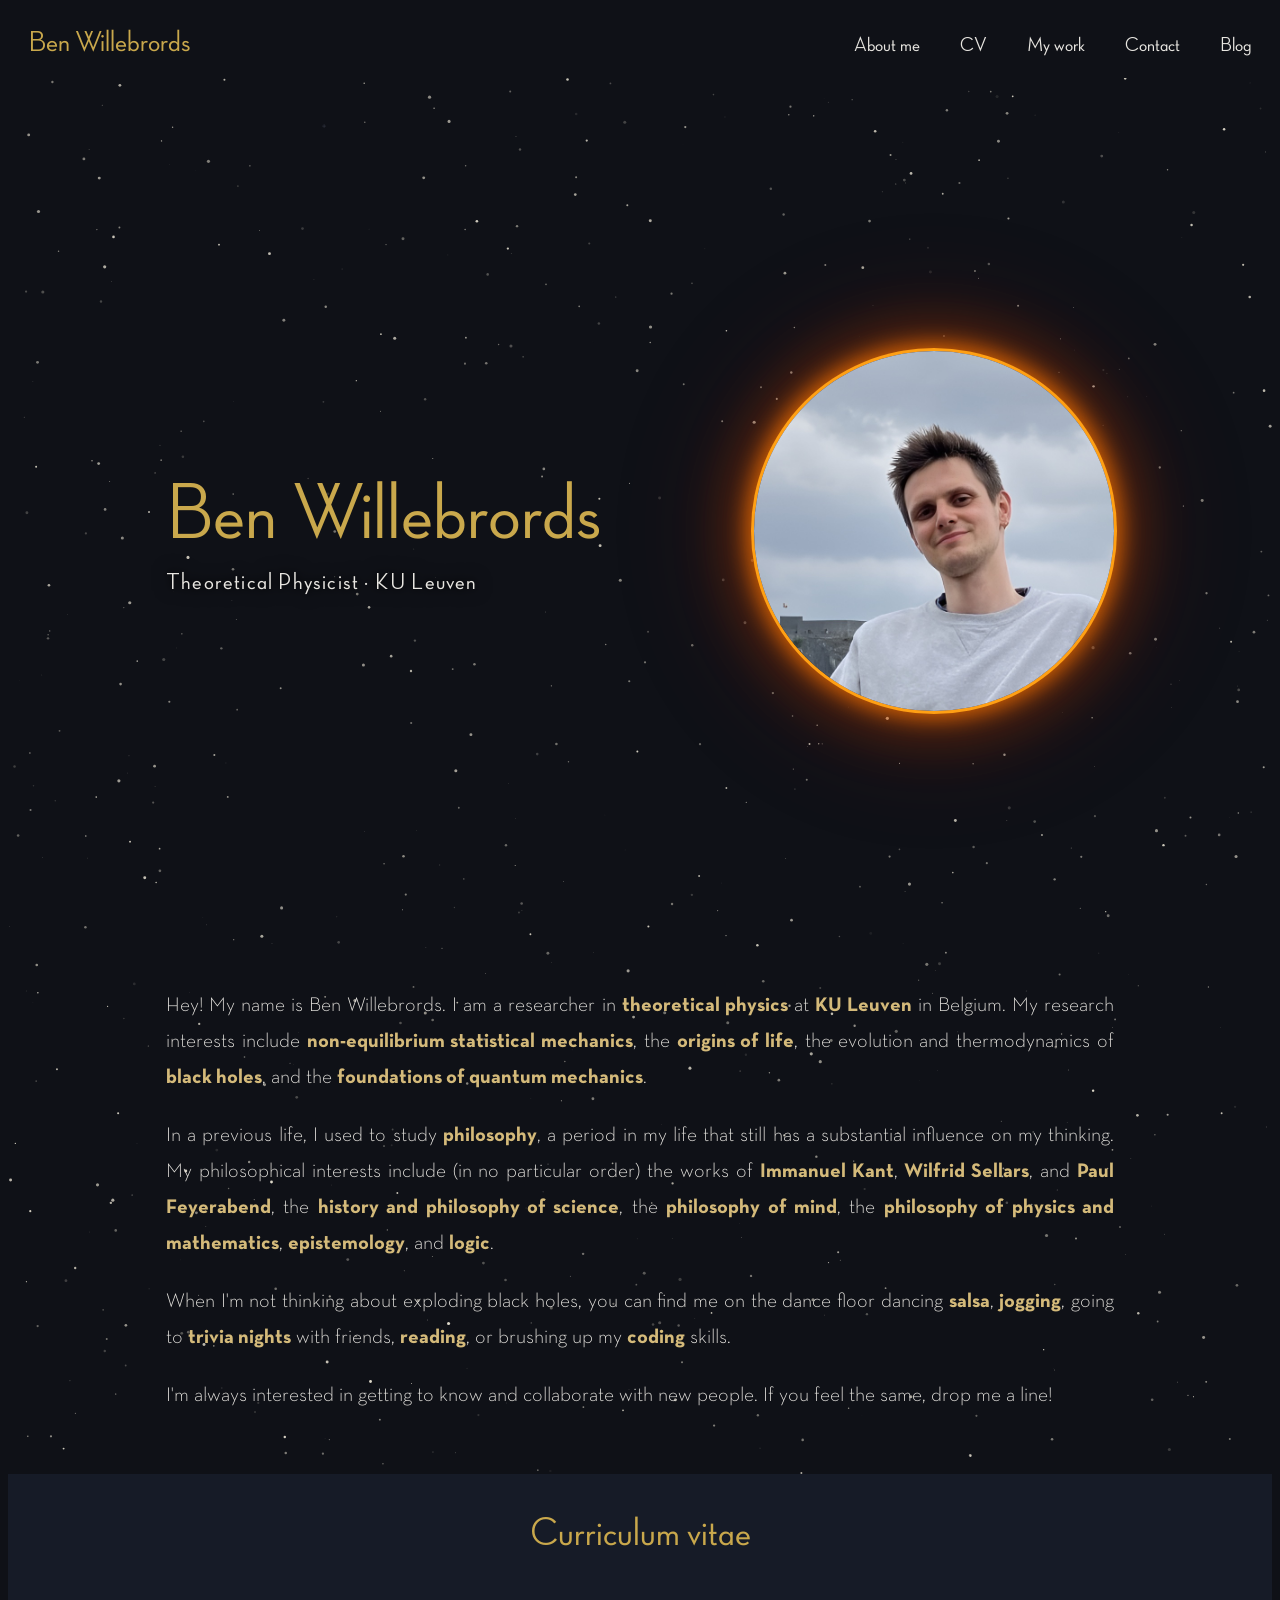
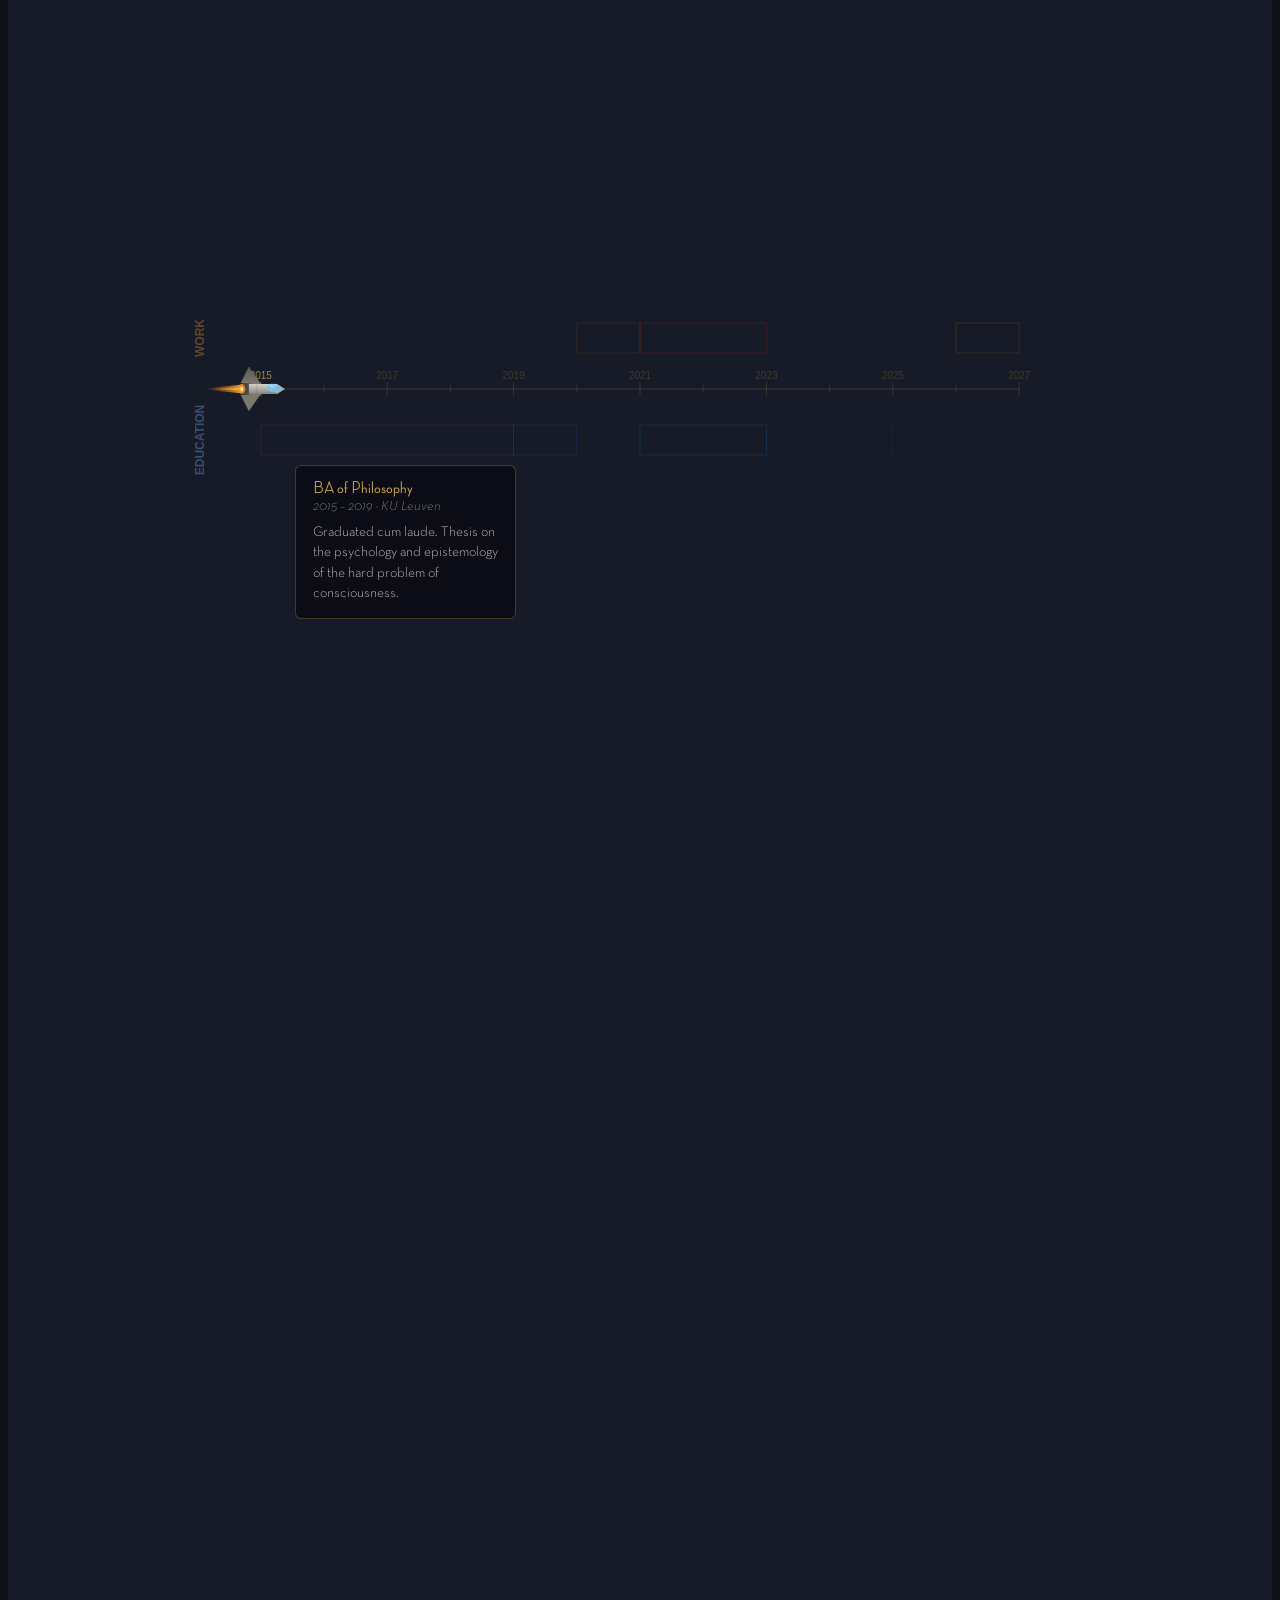
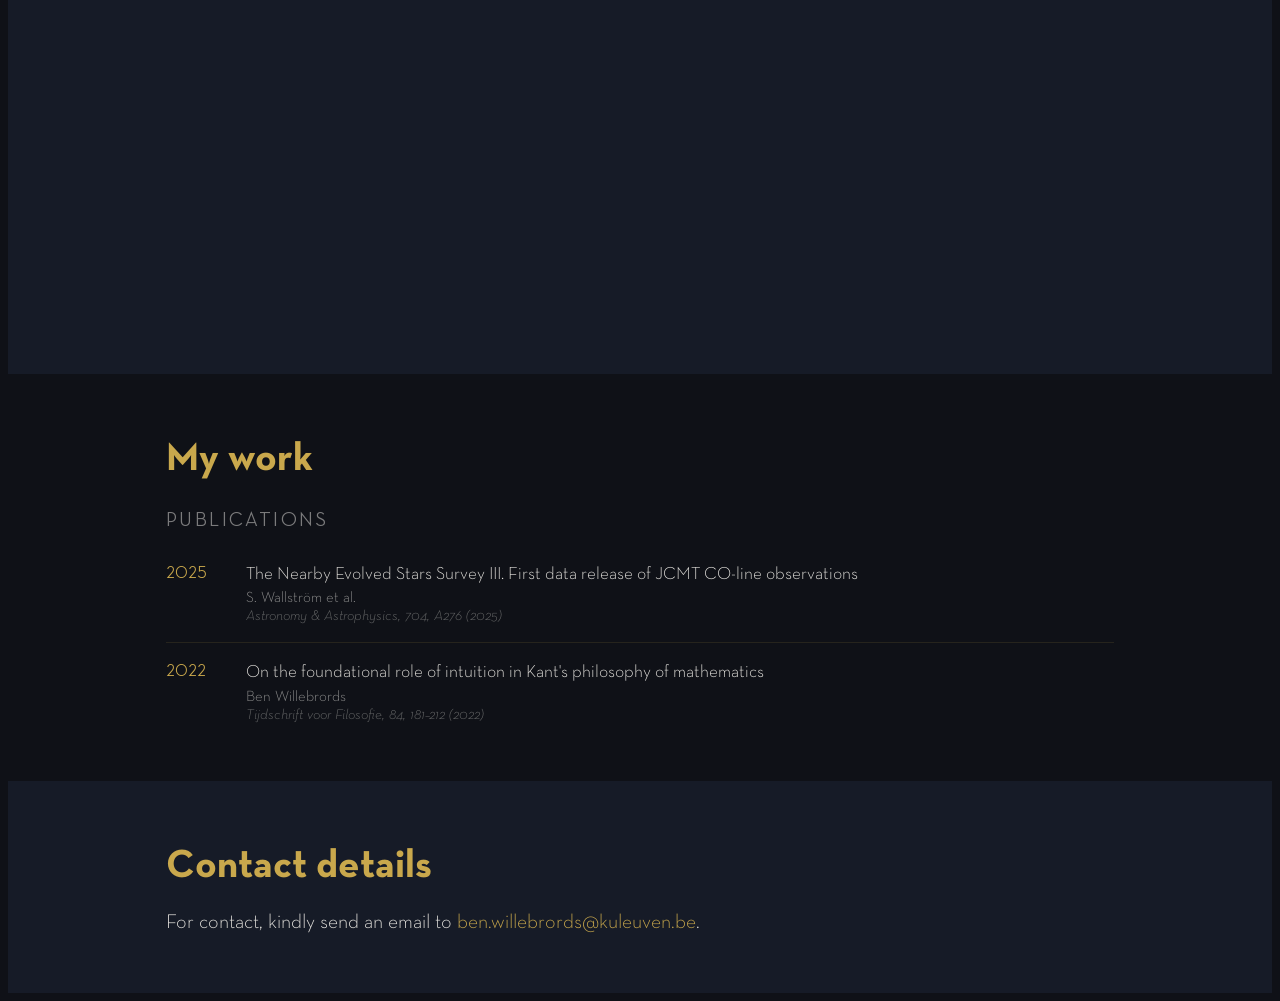
==== index.html @ 46cfe0bd "Initial upload of my personal webpage" ====
<!DOCTYPE html>
<html lang="en">
<head>
    <meta charset="UTF-8">
    <meta name="viewport" content="width=device-width, initial-scale=1.0">
    <title>Ben Willebrords</title>
    <link rel="stylesheet" href="./resources/css/style.css">
    
</head>
<body>
    <a href="#main-content" class="skip-link">Skip to main content</a>
    <header>
        <a class="name" href="index.html">
            Ben Willebrords
        </a>
        <nav aria-label="Main navigation">
            <ul>
                <li><a href="#about-me">About me</a></li>
                <li><a href="#CV">CV</a></li>
                <li><a href="#my-work">My work</a></li>
                <li><a href="#contact">Contact</a></li>
                <li><a href="blog.html">Blog</a></li>
            </ul>
        </nav>
    </header>

    <main id="main-content">
    <div id="about-me">
        <canvas id="star-canvas" aria-hidden="true"></canvas>
        <div id="hero">
            <div id="hero-left">
                <h1 id="hero-name">Ben Willebrords</h1>
                <p id="hero-tagline">Theoretical Physicist · KU Leuven</p>
            </div>
            <div id="black-hole">
                <img src="resources/profiel_crop_smooth.jpg" alt="Profile picture of Ben Willebrords" id="profile-pic">
            </div>
        </div>
        <div id="about-me-bio">
            <p>Hey! My name is Ben Willebrords. I am a researcher in <strong>theoretical physics</strong> at
                <strong>KU Leuven</strong> in Belgium. My research interests include <strong>non-equilibrium
                statistical mechanics</strong>, the <strong>origins of life</strong>,
                the evolution and thermodynamics of <strong>black holes</strong>, and the
                <strong>foundations of quantum mechanics</strong>.</p>
            <p>In a previous life, I used to study <strong>philosophy</strong>, a period in my life that still
                has a substantial influence on my thinking. My philosophical interests include
                (in no particular order) the works of <strong>Immanuel Kant</strong>,
                <strong>Wilfrid Sellars</strong>, and <strong>Paul Feyerabend</strong>,
                the <strong>history and philosophy of science</strong>, the <strong>philosophy of mind</strong>,
                the <strong>philosophy of physics and mathematics</strong>, <strong>epistemology</strong>, and <strong>logic</strong>.</p>
            <p>When I'm not thinking about exploding black holes, you can find me on the dance floor
                dancing <strong>salsa</strong>, <strong>jogging</strong>, going to <strong>trivia nights</strong> with friends, <strong>reading</strong>,
                or brushing up my <strong>coding</strong> skills.</p>
            <p>I'm always interested in getting to know and collaborate with new people.
                If you feel the same, drop me a line!</p>
        </div>
    </div>

    <div id="CV">
        <h1 id="cv-title">Curriculum vitae</h1>
        <div id="cv-scroll-area">
            <div id="cv-sticky">
                <canvas id="cv-canvas" aria-hidden="true"></canvas>

                <div id="cv-card-0" class="cv-card">
                    <h3>BA of Philosophy</h3>
                    <span class="cv-period">2015 – 2019 · KU Leuven</span>
                    <p>Graduated cum laude. Thesis on the psychology and epistemology of the hard problem of consciousness.</p>
                </div>

                <div id="cv-card-1" class="cv-card">
                    <h3>MA of Philosophy</h3>
                    <span class="cv-period">2019 – 2020 · KU Leuven</span>
                    <p>Graduated summa cum laude with congratulations of the Board of Examiners. Awarded the Mercier Prize for thesis on Kant's philosophy of mathematics, later published in <em>Tijdschrift voor Filosofie</em>.</p>
                </div>

                <div id="cv-card-2" class="cv-card cv-card-work">
                    <h3>Research &amp; Teaching Assistant</h3>
                    <span class="cv-period">2020 – 2021 · KU Leuven</span>
                    <p>Interdisciplinary research on bitstring semantics with applications in explainability and causality. Teaching assistant for Logic and Argumentation Theory.</p>
                </div>

                <div id="cv-card-3" class="cv-card cv-card-work">
                    <h3>Science Teacher</h3>
                    <span class="cv-period">2021 – 2023 · Sint-Martinuscollege Overijse</span>
                    <p>Taught physics, mathematics, and philosophy of science at secondary school level.</p>
                </div>

                <div id="cv-card-4" class="cv-card">
                    <h3>BSc of Physics</h3>
                    <span class="cv-period">2021 – 2023 · KU Leuven</span>
                    <p>Graduated cum laude. Thesis on CO radio line shapes from AGB stars and on measuring the intensity and angular dependence of atmospheric muons.</p>
                </div>

                <div id="cv-card-5" class="cv-card">
                    <h3>MSc of Physics</h3>
                    <span class="cv-period">2023 – 2025 · KU Leuven &amp; LMU Munich</span>
                    <p>Graduated magna cum laude. Erasmus+ stay at the Arnold Sommerfeld Center and Munich Center for Mathematical Philosophy. Thesis on the Schwinger effect in Reissner-Nordström-de Sitter spacetime.</p>
                </div>

                <div id="cv-card-6" class="cv-card cv-card-work">
                    <h3>PhD Researcher</h3>
                    <span class="cv-period">2026 – present · KU Leuven</span>
                    <p>Working with prof. dr. Christian Maes on non-equilibrium thermodynamics: the thermodynamics of black holes, E. coli locomotion, and the art of M.C. Escher.</p>
                </div>
            </div>
        </div>
    </div>

    <div id="my-work">
        <h1>My work</h1>
        <h2 class="section-subheading">Publications</h2>
        <ul class="pub-list">
            <li class="pub-entry">
                <span class="pub-year">2025</span>
                <div class="pub-details">
                    <a href="https://doi.org/10.1051/0004-6361/202556298" class="pub-title" target="_blank" rel="noopener">The Nearby Evolved Stars Survey III. First data release of JCMT CO-line observations<span class="sr-only"> (opens in new tab)</span></a>
                    <span class="pub-authors">S. Wallström et al.</span>
                    <span class="pub-journal">Astronomy &amp; Astrophysics, 704, A276 (2025)</span>
                </div>
            </li>
            <li class="pub-entry">
                <span class="pub-year">2022</span>
                <div class="pub-details">
                    <a href="https://doi.org/10.2143/TVF.84.2.3291162" class="pub-title" target="_blank" rel="noopener">On the foundational role of intuition in Kant's philosophy of mathematics<span class="sr-only"> (opens in new tab)</span></a>
                    <span class="pub-authors">Ben Willebrords</span>
                    <span class="pub-journal">Tijdschrift voor Filosofie, 84, 181–212 (2022)</span>
                </div>
            </li>
        </ul>
    </div>

    <div id="contact">
        <h1>Contact details</h1>
        <p>For contact, kindly send an email to <span id="contact-email-wrap"></span>.</p>
    </div>
    </main>
    <script>
        (function () {
            const parts = ['ben', '.', 'willebrords', String.fromCharCode(64), 'kuleuven', '.', 'be'];
            const addr  = parts.join('');
            const a     = document.createElement('a');
            a.href        = 'mailto:' + addr;
            a.textContent = addr;
            document.getElementById('contact-email-wrap').appendChild(a);
        })();
    </script>
    <script src="resources/js/stars.js"></script>
    <script src="resources/js/cv-timeline.js"></script>
</body>
</html>
---- resources/css/style.css ----
/* font business */
    @font-face {
        font-family: NeutraTitling;
        src: url(../Fonts/NeutraDisplay-Titling.woff2) format('woff2');
    }

    @font-face {
        font-family: NeutraDisplay;
        src: url(../Fonts/NeutraDisplay-MediumAlt.woff2) format('woff2');
        font-weight: bold;
    }

    @font-face {
        font-family: NeutraDisplay;
        src: url(../Fonts/NeutraDisplay-BoldAlt.woff2) format('woff2');
        font-weight: bolder;
    }

    @font-face {
        font-family: NeutraDisplay;
        src: url(../Fonts/NeutraDisplay-LightAlt.woff2) format('woff2');
        font-weight: normal;
    }

    @font-face {
        font-family: NeutraDisplay;
        src: url(../Fonts/NeutraDisplay-ThinAlt.woff2) format('woff2');
        font-weight: lighter;
    }

    @font-face {
        font-family: NeutraDraft;
        src: url(../Fonts/NeutraDisplay-DraftAlt.otf) format('opentype');
    }

    @font-face {
        font-family: NeutraText;
        src: url(../Fonts/NeutraText-Demi.otf) format('opentype');
        font-weight: normal;
        font-style: normal;
    }

    @font-face {
        font-family: NeutraText;
        src: url(../Fonts/NeutraText-DemiItalic.otf) format('opentype');
        font-weight: normal;
        font-style: italic;
    }

    @font-face {
        font-family: NeutraText;
        src: url(../Fonts/NeutraText-Bold.otf) format('opentype');
        font-weight: bold;
        font-style: normal;
    }

    @font-face {
        font-family: NeutraText;
        src: url(../Fonts/NeutraText-BoldItalic.otf) format('opentype');
        font-weight: bold;
        font-style: italic;
    }

    @font-face {
        font-family: NeutraText;
        src: url(../Fonts/NeutraText-Light.otf) format('opentype');
        font-weight: lighter;
        font-style: normal;
    }

    @font-face {
        font-family: NeutraText;
        src: url(../Fonts/NeutraText-LightItalic.otf) format('opentype');
        font-weight: lighter;
        font-style: italic;
    }
/* font business */

html {
    font-family: NeutraText;
    font-size: 20px;
    background-color: #0f1117;
    color: #e8e6e1;
}

header {
    font-family: NeutraDisplay;
    font-weight: bolder;
    background-color: #0f1117;
    color: #e8e6e1;
    width: 100%;
    display: flex;
    align-items: baseline;
    justify-content: space-between;
    position: sticky;
    top: 0;
    z-index: 10;

    & .name {
        font-size: 1.5rem;
        padding: 1rem;
        color: #c9a84c;
        text-decoration: none;

        &:hover {
            opacity: 0.8;
        }
    }

    & ul {
        list-style-type: none;
        margin: 0;
        padding: 0;
        display: flex;

        & li a {
            color: #e8e6e1;
            text-decoration: none;
            padding: 1rem;
            transition: color 0.2s ease;
        }

        & li a:hover {
            color: #c9a84c;
        }
    }
}

.section {
    width: 75%;
    justify-self: center;
    text-align: justify;
    padding: 1rem;
    scroll-margin-top: 3.5rem;

    & h1 {
        color: #c9a84c;
    }

    & .indent {
        margin-left: 12px;
    }
}

#about-me {
    background-color: #0f1117;
    scroll-margin-top: 3.5rem;
    position: relative;
    overflow: hidden;
}

#star-canvas {
    position: absolute;
    top: 0;
    left: 0;
    width: 100%;
    height: 100%;
    pointer-events: none;
    z-index: 0;
}

#hero {
    display: flex;
    align-items: center;
    justify-content: center;
    gap: 4rem;
    min-height: calc(100vh - 3.5rem);
    max-width: 75%;
    margin: 0 auto;
    padding: 2rem 1rem;
    position: relative;
    z-index: 1;
}

#hero-left {
    flex: 1;
}

#hero-name {
    font-family: NeutraDisplay;
    font-weight: bolder;
    font-size: 4rem;
    color: #c9a84c;
    margin: 0 0 0.5rem 0;
    line-height: 1.1;
}

#hero-tagline {
    font-family: NeutraDisplay;
    font-weight: bold;
    font-size: 1.2rem;
    color: #e8e6e1;
    margin: 0;
    letter-spacing: 0.05em;
    text-shadow: 0 0 18px rgba(0, 0, 0, 1), 0 0 6px rgba(0, 0, 0, 0.8);
}

#about-me-bio {
    max-width: 75%;
    margin: 0 auto;
    padding: 0 1rem 3rem;
    text-align: justify;
    position: relative;
    z-index: 1;

    & p {
        line-height: 1.8;
        margin: 0 0 1.1rem 0;

        &:last-child {
            margin-bottom: 0;
        }
    }

    & strong {
        color: #d4ba7a;
        font-weight: bold;
    }
}

#CV {
    background-color: #161b27;
    scroll-margin-top: 3.5rem;
}

#cv-title {
    font-family: NeutraDisplay;
    color: #c9a84c;
    text-align: center;
    margin: 0;
    padding: 2rem 0 1rem;
}

#cv-scroll-area {
    height: 400vh;
    position: relative;
}

#cv-sticky {
    position: sticky;
    top: 3.5rem;
    height: calc(100vh - 3.5rem);
    width: 75%;
    margin: 0 auto;
    overflow: hidden;
}

#cv-canvas {
    position: absolute;
    top: 0;
    left: 0;
    width: 100%;
    height: 100%;
    z-index: 0;
}

.cv-card {
    position: absolute;
    width: 200px;
    background: rgba(10, 12, 20, 0.9);
    border: 1px solid rgba(201, 168, 76, 0.3);
    border-radius: 6px;
    padding: 0.7rem 0.85rem;
    opacity: 0;
    transition: opacity 0.35s ease;
    pointer-events: none;
    z-index: 2;

    &.active {
        opacity: 1;
    }

    & h3 {
        font-family: NeutraDisplay;
        font-weight: bold;
        font-size: 0.82rem;
        color: #c9a84c;
        margin: 0 0 0.2rem 0;
    }

    & .cv-period {
        display: block;
        font-size: 0.67rem;
        color: rgba(232, 230, 225, 0.55);
        margin-bottom: 0.45rem;
        font-style: italic;
    }

    & p {
        font-size: 0.7rem;
        line-height: 1.45;
        margin: 0;
        color: rgba(232, 230, 225, 0.88);
    }
}

a {
    color: #c9a84c;
    text-decoration: none;

    &:hover {
        opacity: 0.75;
    }
}

#my-work {
    background-color: #0f1117;
    scroll-margin-top: 3.5rem;
    padding: 2rem 12.5%;

    & h1 {
        color: #c9a84c;
    }
}

.section-subheading {
    font-family: NeutraDisplay;
    font-weight: bold;
    font-size: 1rem;
    color: rgba(232, 230, 225, 0.5);
    letter-spacing: 0.12em;
    text-transform: uppercase;
    margin: 1.5rem 0 0.75rem;
}

.pub-list {
    list-style: none;
    padding: 0;
    margin: 0;
}

.pub-entry {
    display: flex;
    gap: 1.5rem;
    padding: 0.9rem 0;
    border-bottom: 1px solid rgba(201, 168, 76, 0.12);

    &:last-child {
        border-bottom: none;
    }
}

.pub-year {
    font-family: NeutraDisplay;
    font-weight: bold;
    font-size: 0.8rem;
    color: #c9a84c;
    min-width: 2.5rem;
    padding-top: 0.15rem;
    flex-shrink: 0;
}

.pub-details {
    display: flex;
    flex-direction: column;
    gap: 0.2rem;
}

.pub-title {
    color: #e8e6e1;
    font-size: 0.88rem;
    line-height: 1.4;

    &:hover {
        color: #c9a84c;
        opacity: 1;
    }
}

.pub-authors {
    font-size: 0.75rem;
    color: rgba(232, 230, 225, 0.6);
}

.pub-journal {
    font-size: 0.72rem;
    color: rgba(232, 230, 225, 0.42);
    font-style: italic;
}

#contact {
    background-color: #161b27;
    scroll-margin-top: 3.5rem;
    padding: 2rem 12.5%;
    text-align: justify;

    & h1 {
        color: #c9a84c;
    }
}

#black-hole {
    flex-shrink: 0;
}

#profile-pic {
    width: 360px;
    height: 360px;
    object-fit: cover;
    border-radius: 50%;
    pointer-events: none;
    box-shadow:
        0 0 0 3px rgba(255, 160, 20, 1),
        0 0 20px 8px rgba(255, 120, 0, 0.7),
        0 0 55px 22px rgba(200, 70, 0, 0.4),
        0 0 100px 45px rgba(140, 40, 0, 0.18);
}

/* ── Accessibility ─────────────────────────────────────────────────────── */

.sr-only {
    position: absolute;
    width: 1px;
    height: 1px;
    padding: 0;
    margin: -1px;
    overflow: hidden;
    clip: rect(0, 0, 0, 0);
    white-space: nowrap;
    border: 0;
}

.skip-link {
    position: absolute;
    top: -100%;
    left: 1rem;
    background: #c9a84c;
    color: #0f1117;
    padding: 0.5rem 1rem;
    font-family: NeutraDisplay;
    font-weight: bold;
    font-size: 0.9rem;
    border-radius: 0 0 4px 4px;
    z-index: 100;
    text-decoration: none;
    transition: top 0.2s;
}

.skip-link:focus {
    top: 0;
}

:focus-visible {
    outline: 2px solid #c9a84c;
    outline-offset: 3px;
}

/* ── Responsive design ─────────────────────────────────────────────────── */

@media (max-width: 900px) {
    html {
        font-size: 18px;
    }

    #hero {
        flex-direction: column-reverse;
        gap: 2rem;
        min-height: auto;
        padding: 3rem 1.5rem 2rem;
        text-align: center;
    }

    #hero-left {
        flex: none;
    }

    #hero-name {
        font-size: 2.8rem;
    }

    #profile-pic {
        width: 240px;
        height: 240px;
    }

    #about-me-bio {
        max-width: 90%;
    }

    #cv-sticky {
        width: 90%;
    }

    #my-work,
    #contact {
        padding: 2rem 5%;
    }
}

@media (max-width: 600px) {
    html {
        font-size: 16px;
    }

    header {
        flex-wrap: wrap;
        justify-content: center;
        gap: 0.25rem;
    }

    header .name {
        width: 100%;
        text-align: center;
        padding: 0.75rem 1rem 0.25rem;
    }

    header ul {
        flex-wrap: wrap;
        justify-content: center;
        padding: 0 0.5rem 0.5rem;
    }

    header ul li a {
        padding: 0.4rem 0.5rem;
        font-size: 0.8rem;
    }

    #cv-scroll-area {
        height: 500vh;
    }

    #cv-sticky {
        width: 100%;
    }

    #hero-name {
        font-size: 2.2rem;
    }

    #hero-tagline {
        font-size: 1rem;
    }

    #profile-pic {
        width: 180px;
        height: 180px;
    }

    #my-work,
    #contact {
        padding: 1.5rem 4%;
    }
}
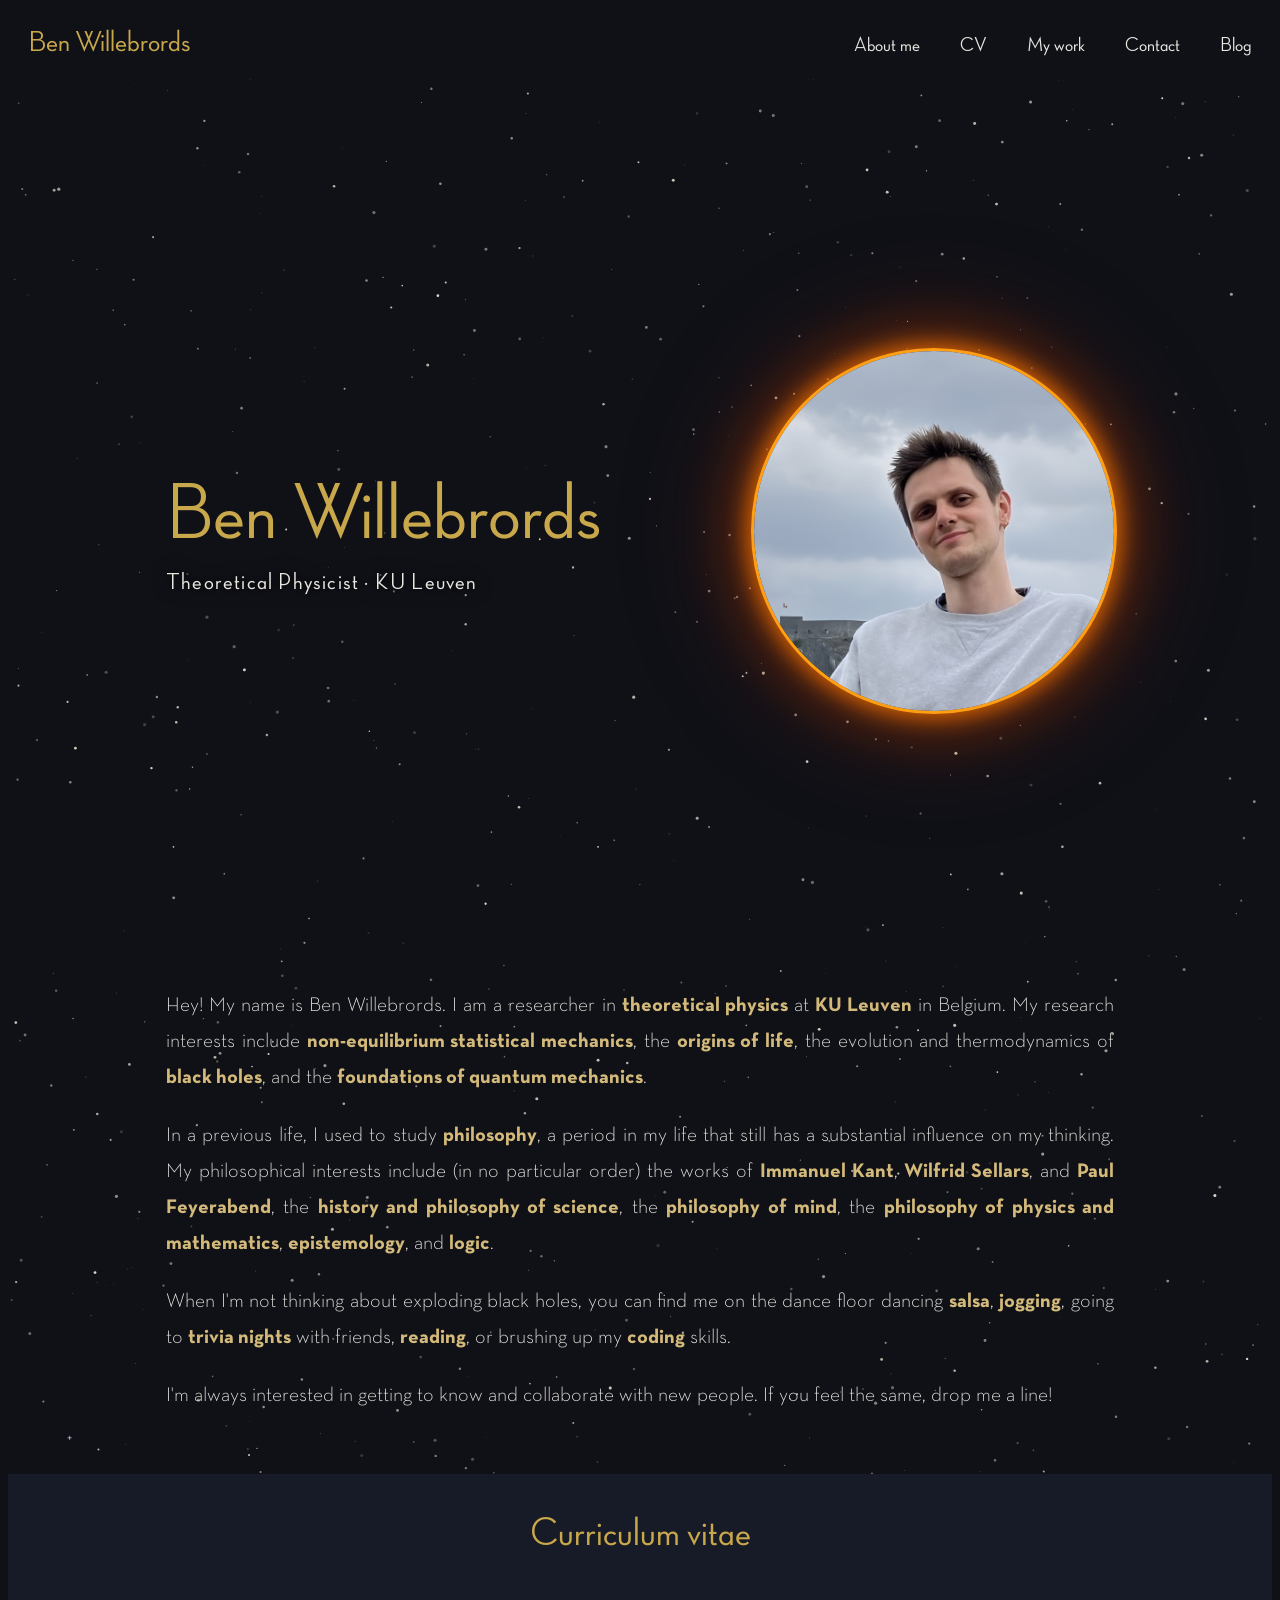
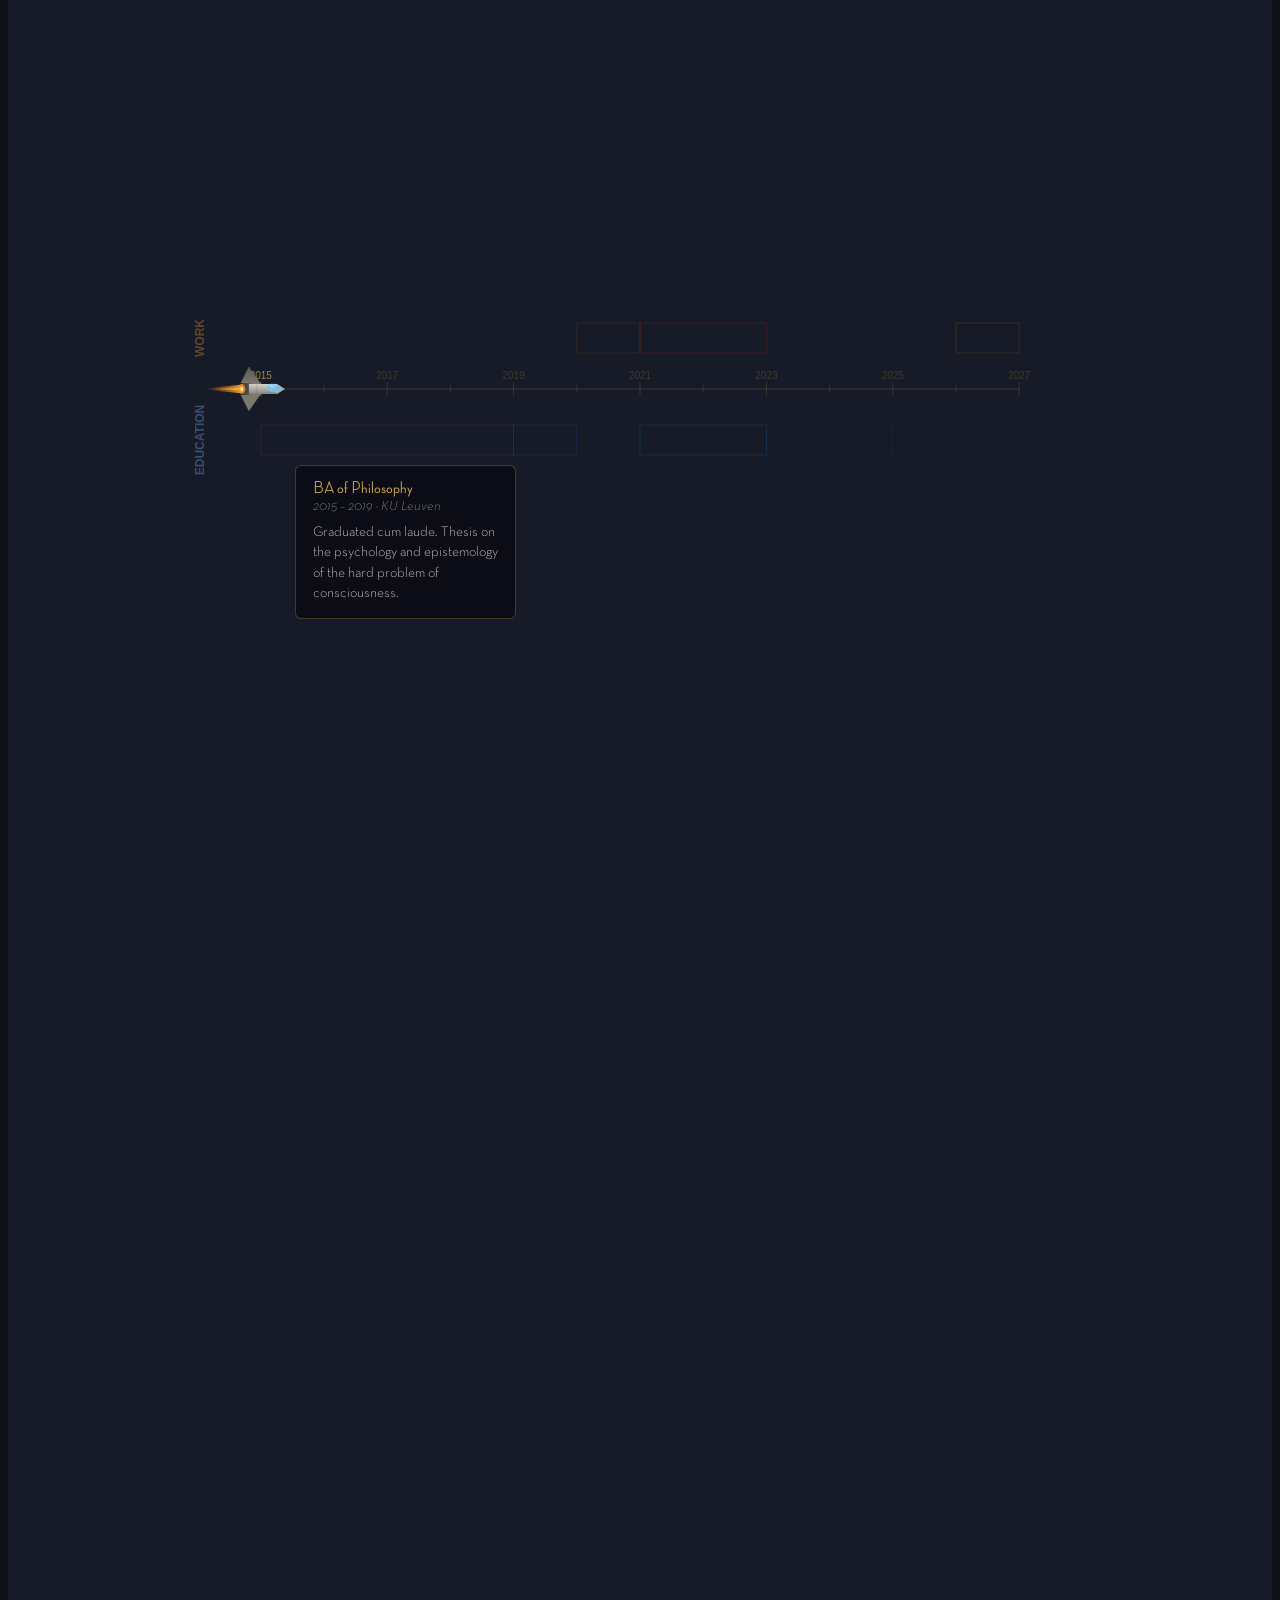
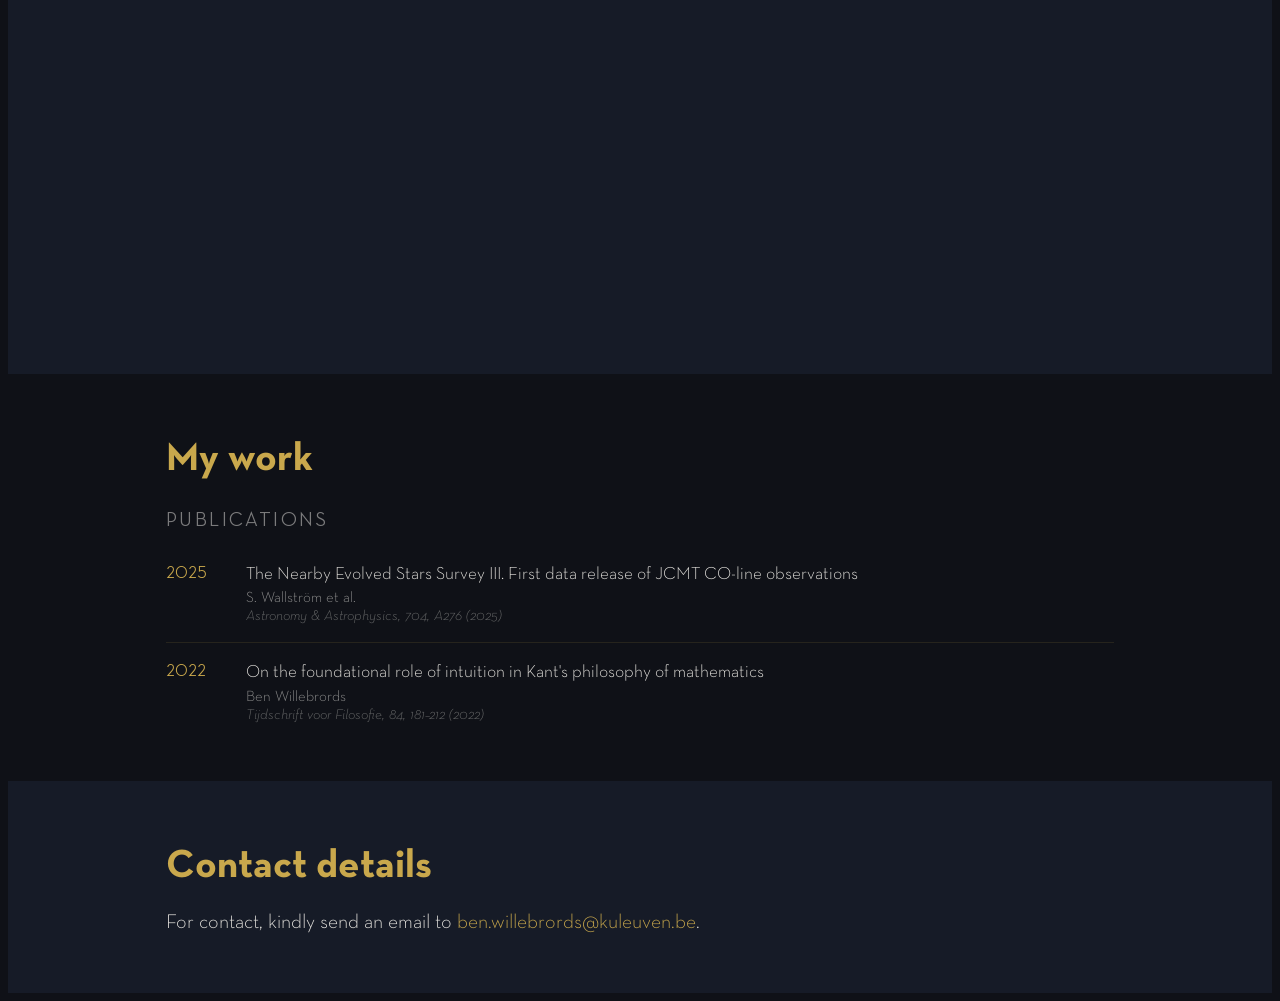
==== commit a838b363: "Remove index.html from home link." ====
--- a/index.html
+++ b/index.html
@@ -10,7 +10,7 @@
 <body>
     <a href="#main-content" class="skip-link">Skip to main content</a>
     <header>
-        <a class="name" href="index.html">
+        <a class="name" href="/">
             Ben Willebrords
         </a>
         <nav aria-label="Main navigation">
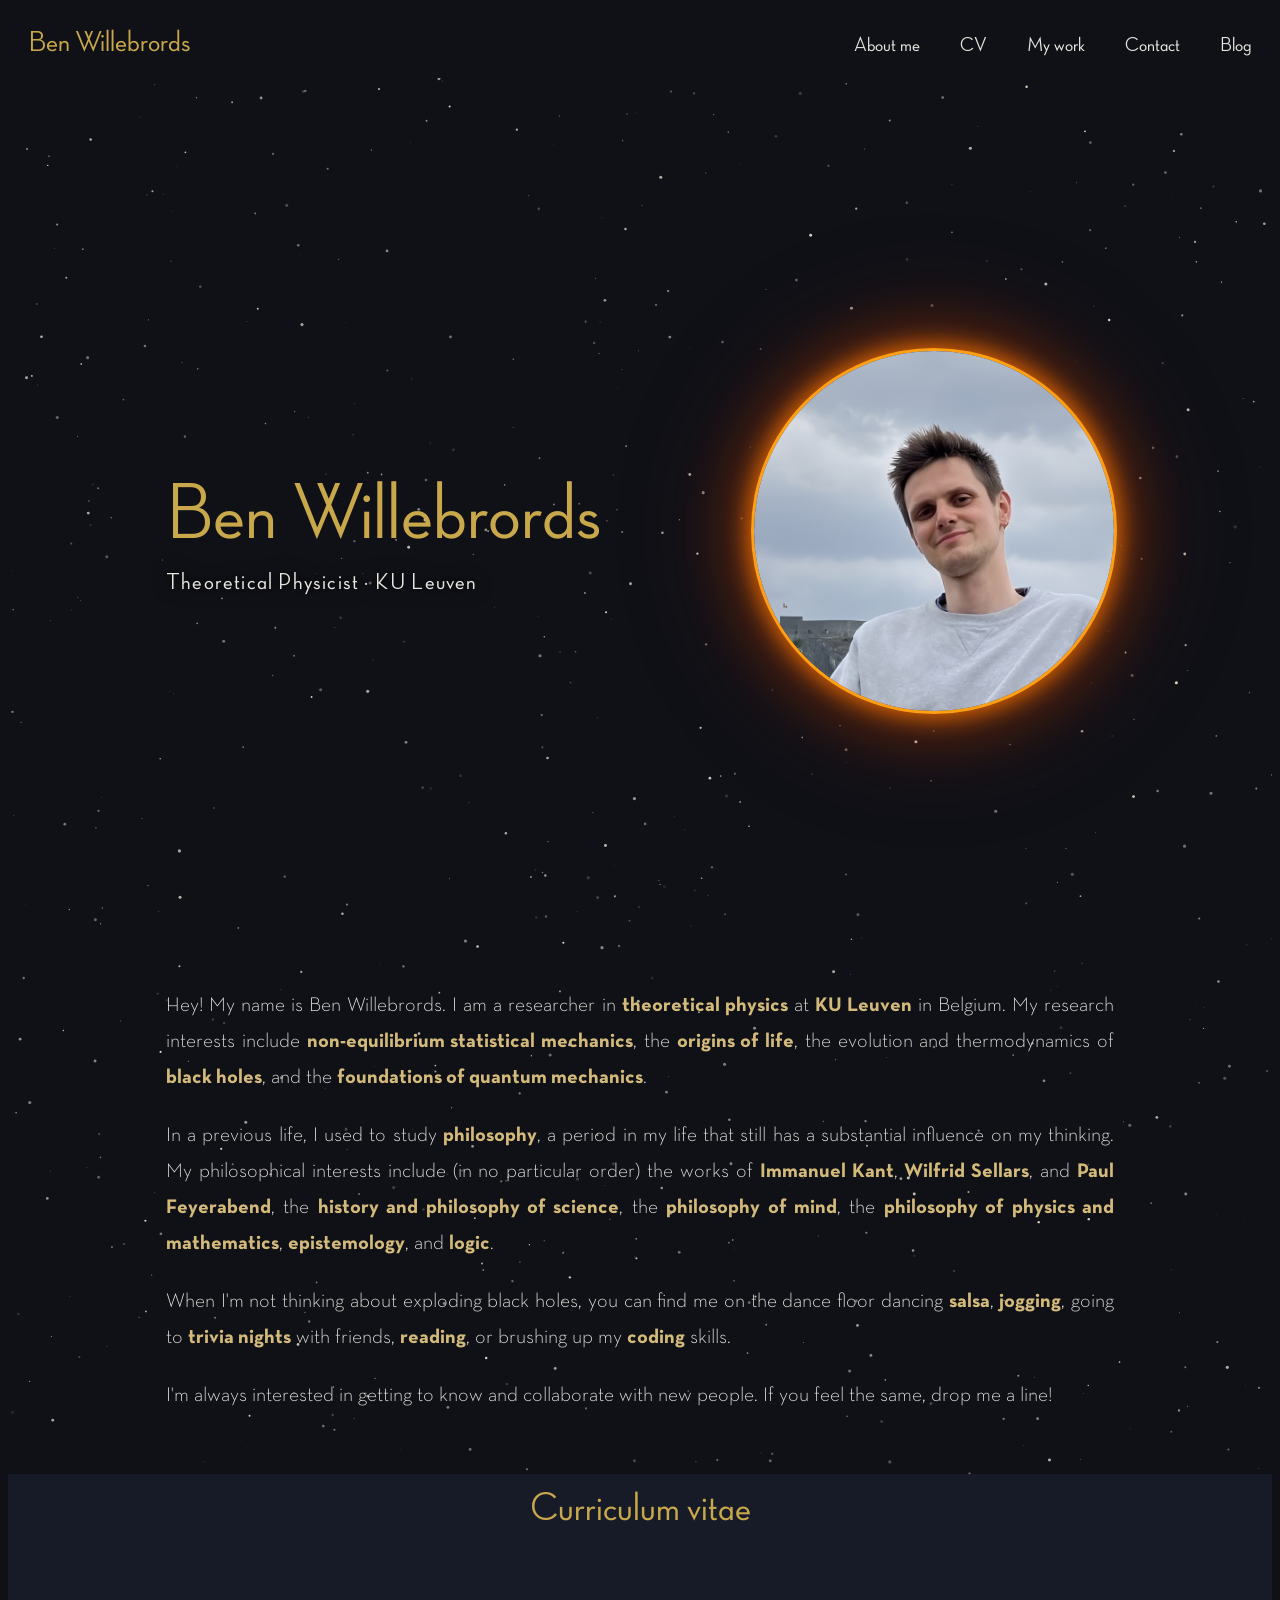
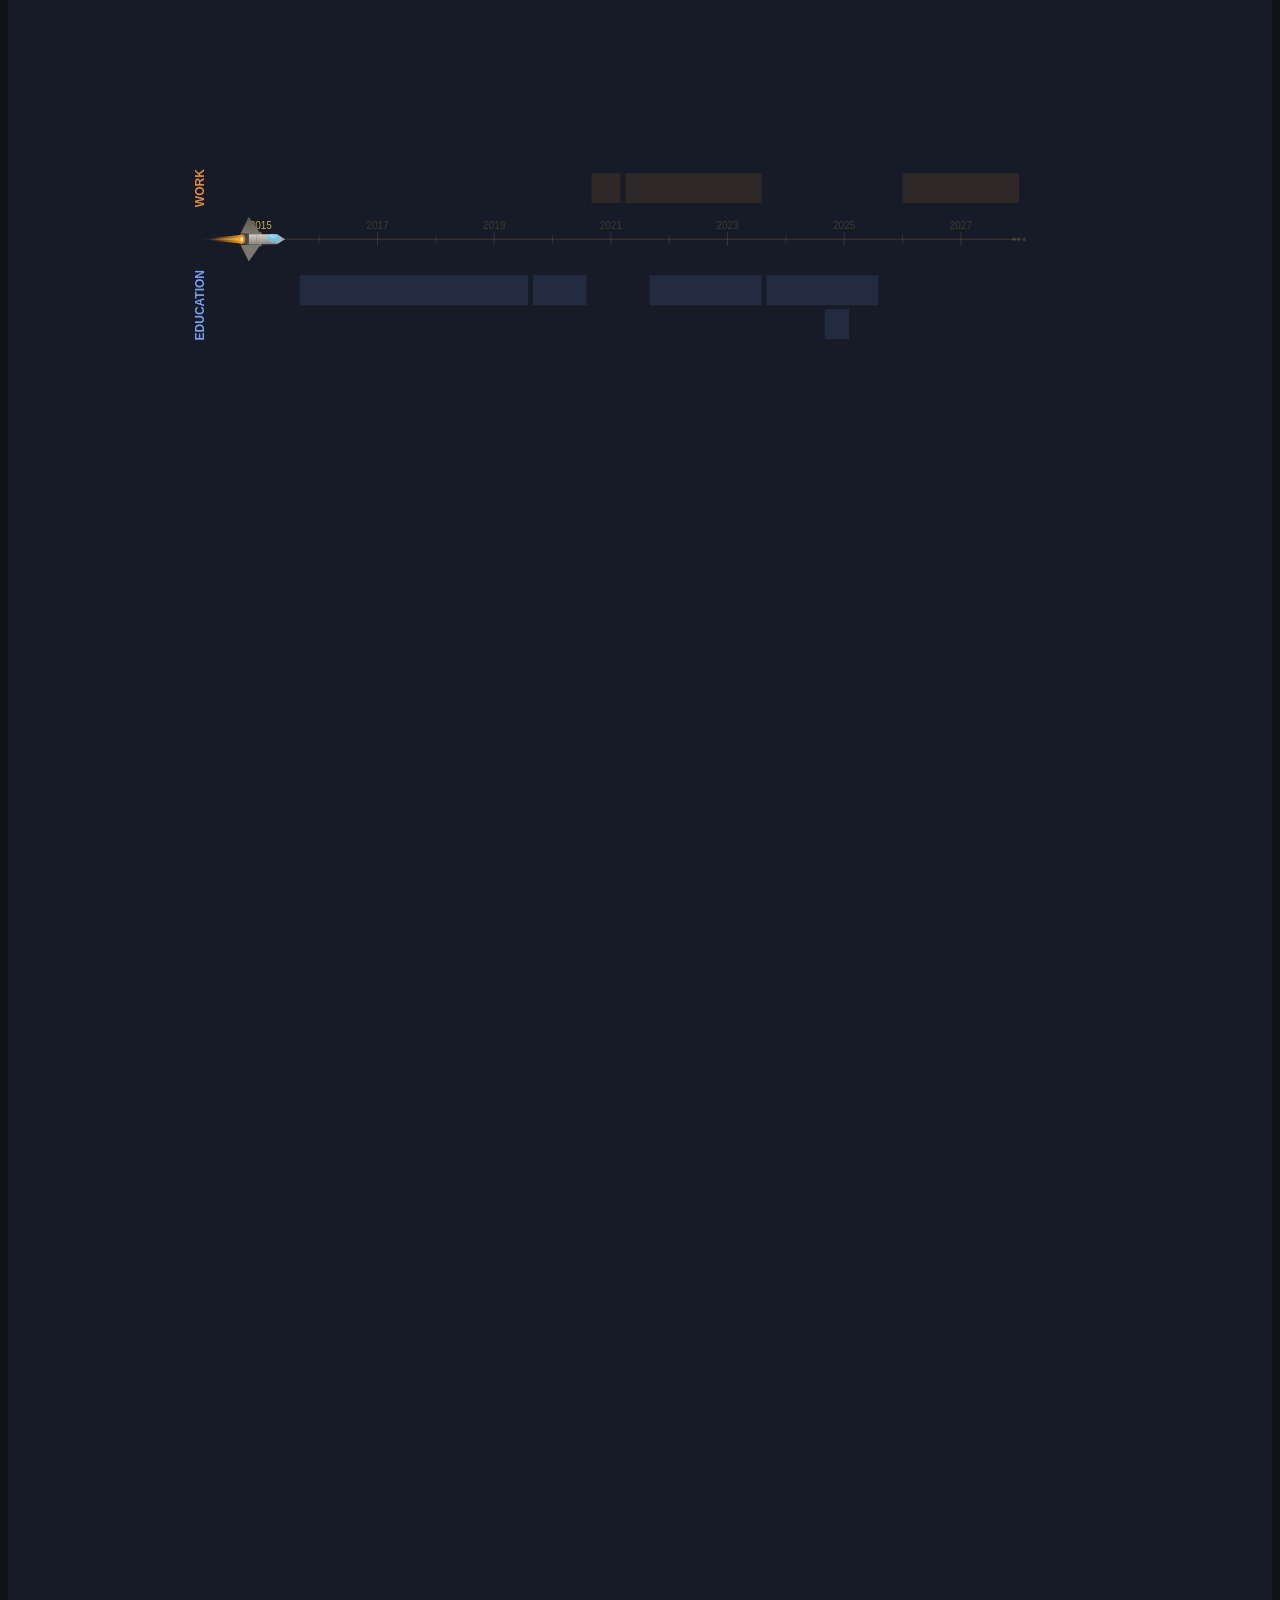
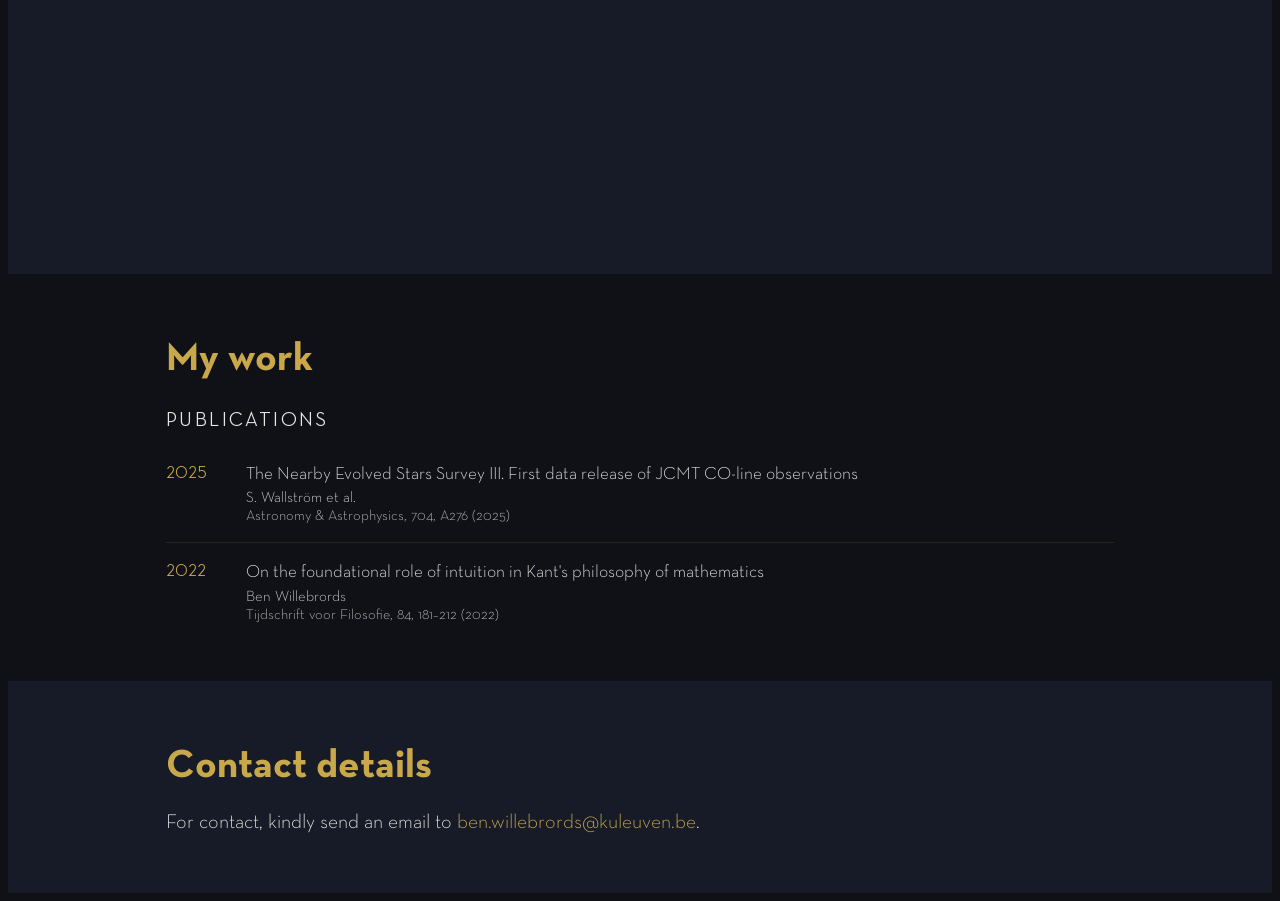
==== commit 4f459d11: "Several updates to the CV timeline." ====
--- a/index.html
+++ b/index.html
@@ -57,51 +57,57 @@
     </div>
 
     <div id="CV">
-        <h1 id="cv-title">Curriculum vitae</h1>
         <div id="cv-scroll-area">
             <div id="cv-sticky">
+                <h1 id="cv-title">Curriculum vitae</h1>
                 <canvas id="cv-canvas" aria-hidden="true"></canvas>
 
                 <div id="cv-card-0" class="cv-card">
                     <h3>BA of Philosophy</h3>
-                    <span class="cv-period">2015 – 2019 · KU Leuven</span>
-                    <p>Graduated cum laude. Thesis on the psychology and epistemology of the hard problem of consciousness.</p>
+                    <span class="cv-period">Sep 2015 – Jun 2019 · KU Leuven</span>
+                    <p>Thesis on the psychology and epistemology of the hard problem of consciousness. Graduated cum laude.</p>
                 </div>
 
                 <div id="cv-card-1" class="cv-card">
                     <h3>MA of Philosophy</h3>
-                    <span class="cv-period">2019 – 2020 · KU Leuven</span>
-                    <p>Graduated summa cum laude with congratulations of the Board of Examiners. Awarded the Mercier Prize for thesis on Kant's philosophy of mathematics, later published in <em>Tijdschrift voor Filosofie</em>.</p>
+                    <span class="cv-period">Sep 2019 – Jun 2020 · KU Leuven</span>
+                    <p>Awarded the Mercier prize for my thesis on Kant's philosophy of mathematics, later published in <em>Tijdschrift voor Filosofie</em>. Graduated summa cum laude with congratulations of the Board of Examiners.</p>
                 </div>
 
                 <div id="cv-card-2" class="cv-card cv-card-work">
                     <h3>Research &amp; Teaching Assistant</h3>
-                    <span class="cv-period">2020 – 2021 · KU Leuven</span>
-                    <p>Interdisciplinary research on bitstring semantics with applications in explainability and causality. Teaching assistant for Logic and Argumentation Theory.</p>
+                    <span class="cv-period">Sep 2020 – Mar 2021 · KU Leuven</span>
+                    <p>Interdisciplinary researcher in philosophy and computer science. Teaching assistant for a course on logic and argumentation theory.</p>
                 </div>
 
                 <div id="cv-card-3" class="cv-card cv-card-work">
                     <h3>Science Teacher</h3>
-                    <span class="cv-period">2021 – 2023 · Sint-Martinuscollege Overijse</span>
-                    <p>Taught physics, mathematics, and philosophy of science at secondary school level.</p>
+                    <span class="cv-period">Apr 2021 – Aug 2023 · Sint-Martinuscollege Overijse</span>
+                    <p>Teacher of physics, mathematics, and philosophy of science in secondary school.</p>
                 </div>
 
                 <div id="cv-card-4" class="cv-card">
                     <h3>BSc of Physics</h3>
-                    <span class="cv-period">2021 – 2023 · KU Leuven</span>
-                    <p>Graduated cum laude. Thesis on CO radio line shapes from AGB stars and on measuring the intensity and angular dependence of atmospheric muons.</p>
+                    <span class="cv-period">Sep 2021 – Jun 2023 · KU Leuven</span>
+                    <p>Thesis on CO radio line shapes from AGB stars (later published in <i>Astronomy &amp; Astrophysics</i>) and on measuring the intensity and angular dependence of atmospheric muons. Graduated cum laude.</p>
                 </div>
 
                 <div id="cv-card-5" class="cv-card">
                     <h3>MSc of Physics</h3>
-                    <span class="cv-period">2023 – 2025 · KU Leuven &amp; LMU Munich</span>
-                    <p>Graduated magna cum laude. Erasmus+ stay at the Arnold Sommerfeld Center and Munich Center for Mathematical Philosophy. Thesis on the Schwinger effect in Reissner-Nordström-de Sitter spacetime.</p>
+                    <span class="cv-period">Sep 2023 – Jun 2025 · KU Leuven &amp; LMU Munich</span>
+                    <p>Thesis on the Schwinger effect in Reissner-Nordström-de Sitter spacetime. Graduated magna cum laude.</p>
                 </div>
 
                 <div id="cv-card-6" class="cv-card cv-card-work">
                     <h3>PhD Researcher</h3>
-                    <span class="cv-period">2026 – present · KU Leuven</span>
-                    <p>Working with prof. dr. Christian Maes on non-equilibrium thermodynamics: the thermodynamics of black holes, E. coli locomotion, and the art of M.C. Escher.</p>
+                    <span class="cv-period">Jan 2026 – present · KU Leuven</span>
+                    <p>Researcher of non-equilibrium statistical mechanics. Projects include: poking quantum non-equilibrium systems and seeing what happens, finding a geometrical description of non-equilibrium systems, comparing E. coli bacteria and electrons, and relating all this to the art of M.C. Escher.</p>
+                </div>
+
+                <div id="cv-card-7" class="cv-card">
+                    <h3>Erasmus+ Exchange</h3>
+                    <span class="cv-period">Sep 2024 – Feb 2026 · LMU Munich</span>
+                    <p>Exchange at the Arnold Sommerfeld Center for Theoretical Physics and the Munich Center for Mathematical Philosophy.</p>
                 </div>
             </div>
         </div>
--- a/resources/css/style.css
+++ b/resources/css/style.css
@@ -225,10 +225,17 @@
 
 #cv-title {
     font-family: NeutraDisplay;
+    font-weight: bolder;
     color: #c9a84c;
     text-align: center;
     margin: 0;
-    padding: 2rem 0 1rem;
+    padding: 0;
+    position: absolute;
+    top: 0.75rem;
+    left: 0;
+    right: 0;
+    z-index: 2;
+    pointer-events: none;
 }
 
 #cv-scroll-area {
@@ -270,6 +277,16 @@
         opacity: 1;
     }
 
+    &.cv-card-visited {
+        width: auto !important;
+        white-space: nowrap;
+    }
+
+    &.cv-card-visited .cv-period,
+    &.cv-card-visited p {
+        display: none;
+    }
+
     & h3 {
         font-family: NeutraDisplay;
         font-weight: bold;
@@ -317,7 +334,7 @@
     font-family: NeutraDisplay;
     font-weight: bold;
     font-size: 1rem;
-    color: rgba(232, 230, 225, 0.5);
+    color: rgba(232, 230, 225);
     letter-spacing: 0.12em;
     text-transform: uppercase;
     margin: 1.5rem 0 0.75rem;
@@ -369,13 +386,12 @@
 
 .pub-authors {
     font-size: 0.75rem;
-    color: rgba(232, 230, 225, 0.6);
+    color: rgba(232, 230, 225, 0.9);
 }
 
 .pub-journal {
     font-size: 0.72rem;
-    color: rgba(232, 230, 225, 0.42);
-    font-style: italic;
+    color: rgba(232, 230, 225, 0.8);
 }
 
 #contact {
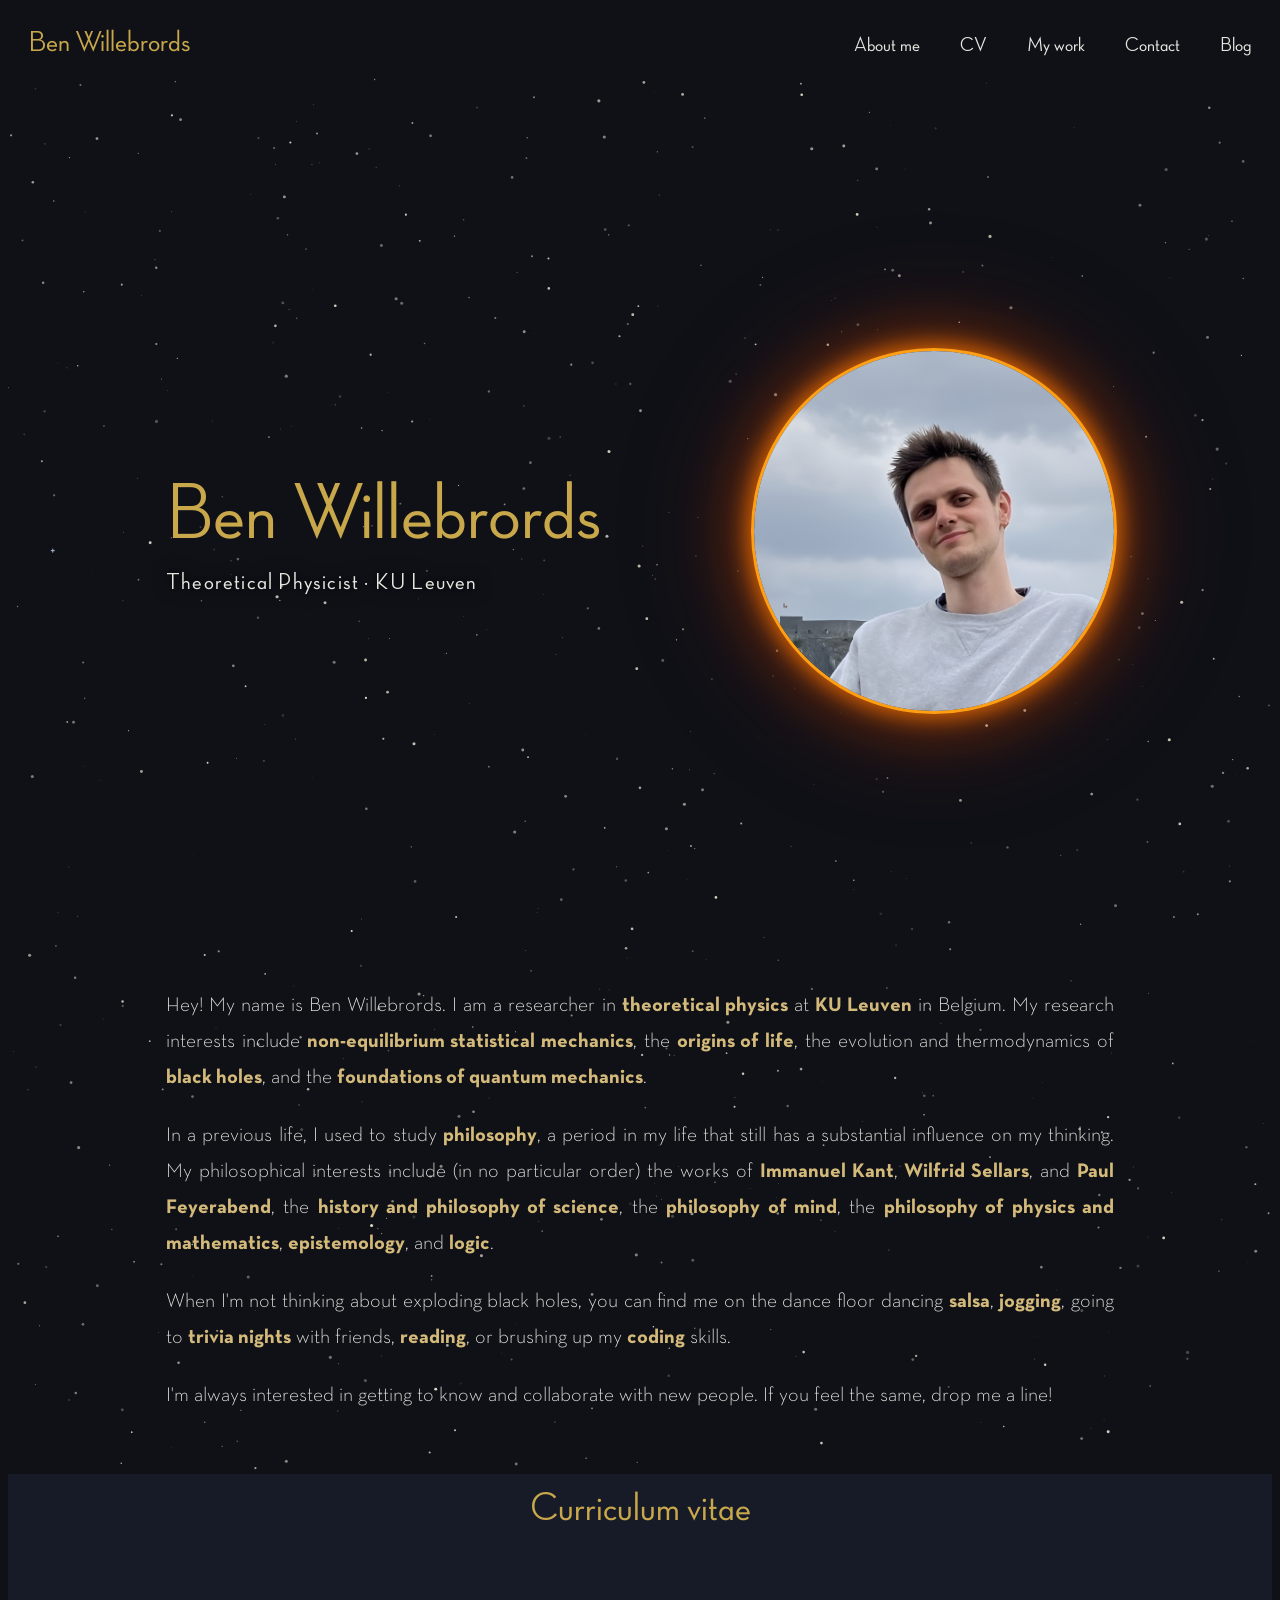
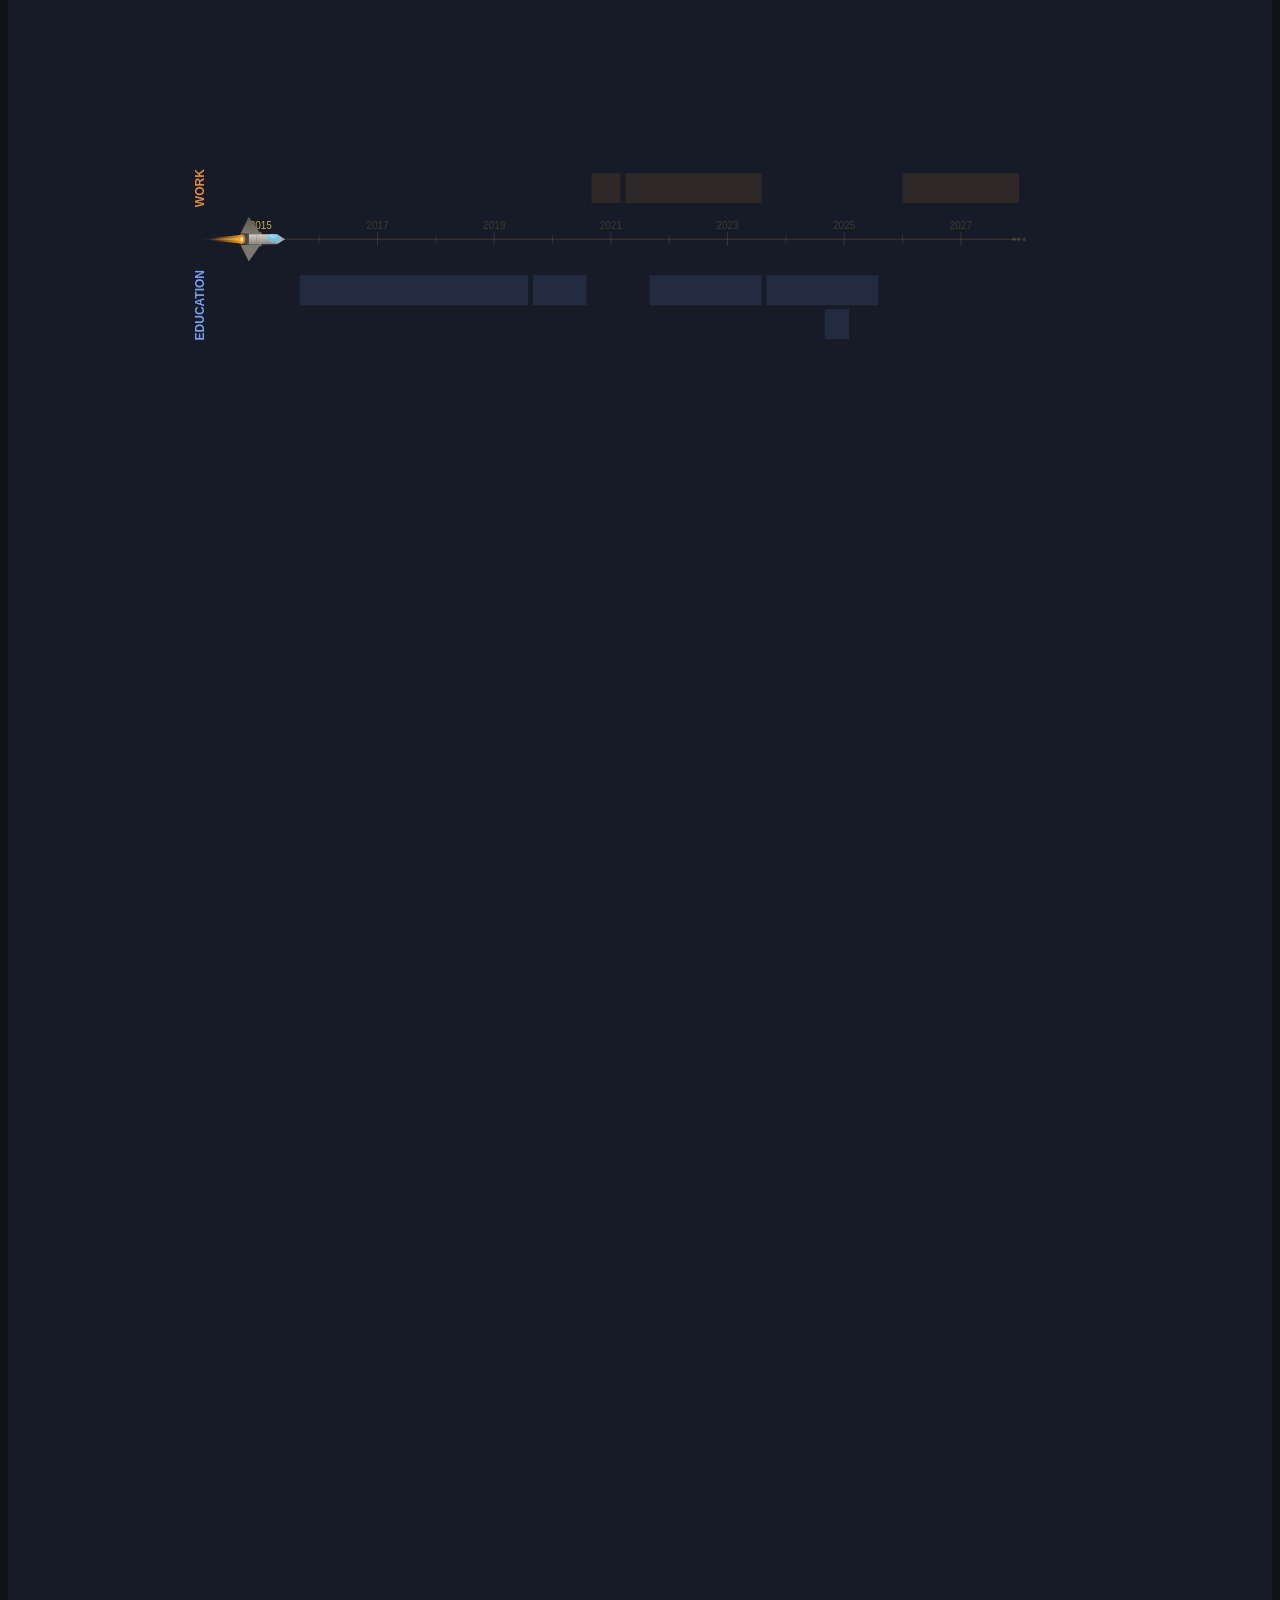
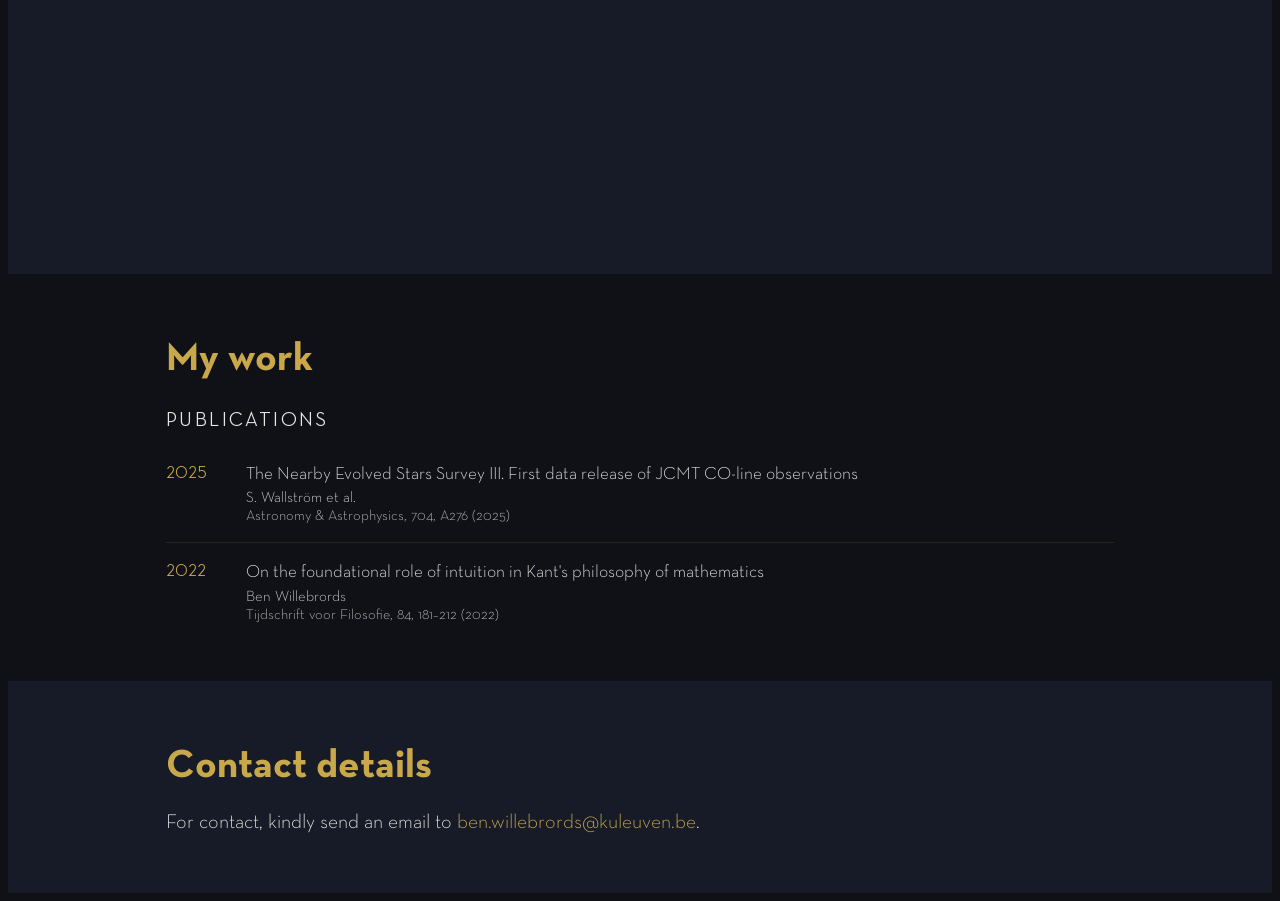
==== commit ebede0a8: "Some small updates to the links to anchors." ====
--- a/index.html
+++ b/index.html
@@ -15,7 +15,7 @@
         </a>
         <nav aria-label="Main navigation">
             <ul>
-                <li><a href="#about-me">About me</a></li>
+                <li><a href="#about-me-bio">About me</a></li>
                 <li><a href="#CV">CV</a></li>
                 <li><a href="#my-work">My work</a></li>
                 <li><a href="#contact">Contact</a></li>
--- a/resources/css/style.css
+++ b/resources/css/style.css
@@ -81,6 +81,7 @@
     font-size: 20px;
     background-color: #0f1117;
     color: #e8e6e1;
+    scroll-behavior: smooth;
 }
 
 header {
@@ -202,6 +203,7 @@
     text-align: justify;
     position: relative;
     z-index: 1;
+    scroll-margin-top: 10rem;
 
     & p {
         line-height: 1.8;
@@ -491,6 +493,7 @@
 
     #about-me-bio {
         max-width: 90%;
+        scroll-margin-top: 100px;
     }
 
     #cv-sticky {
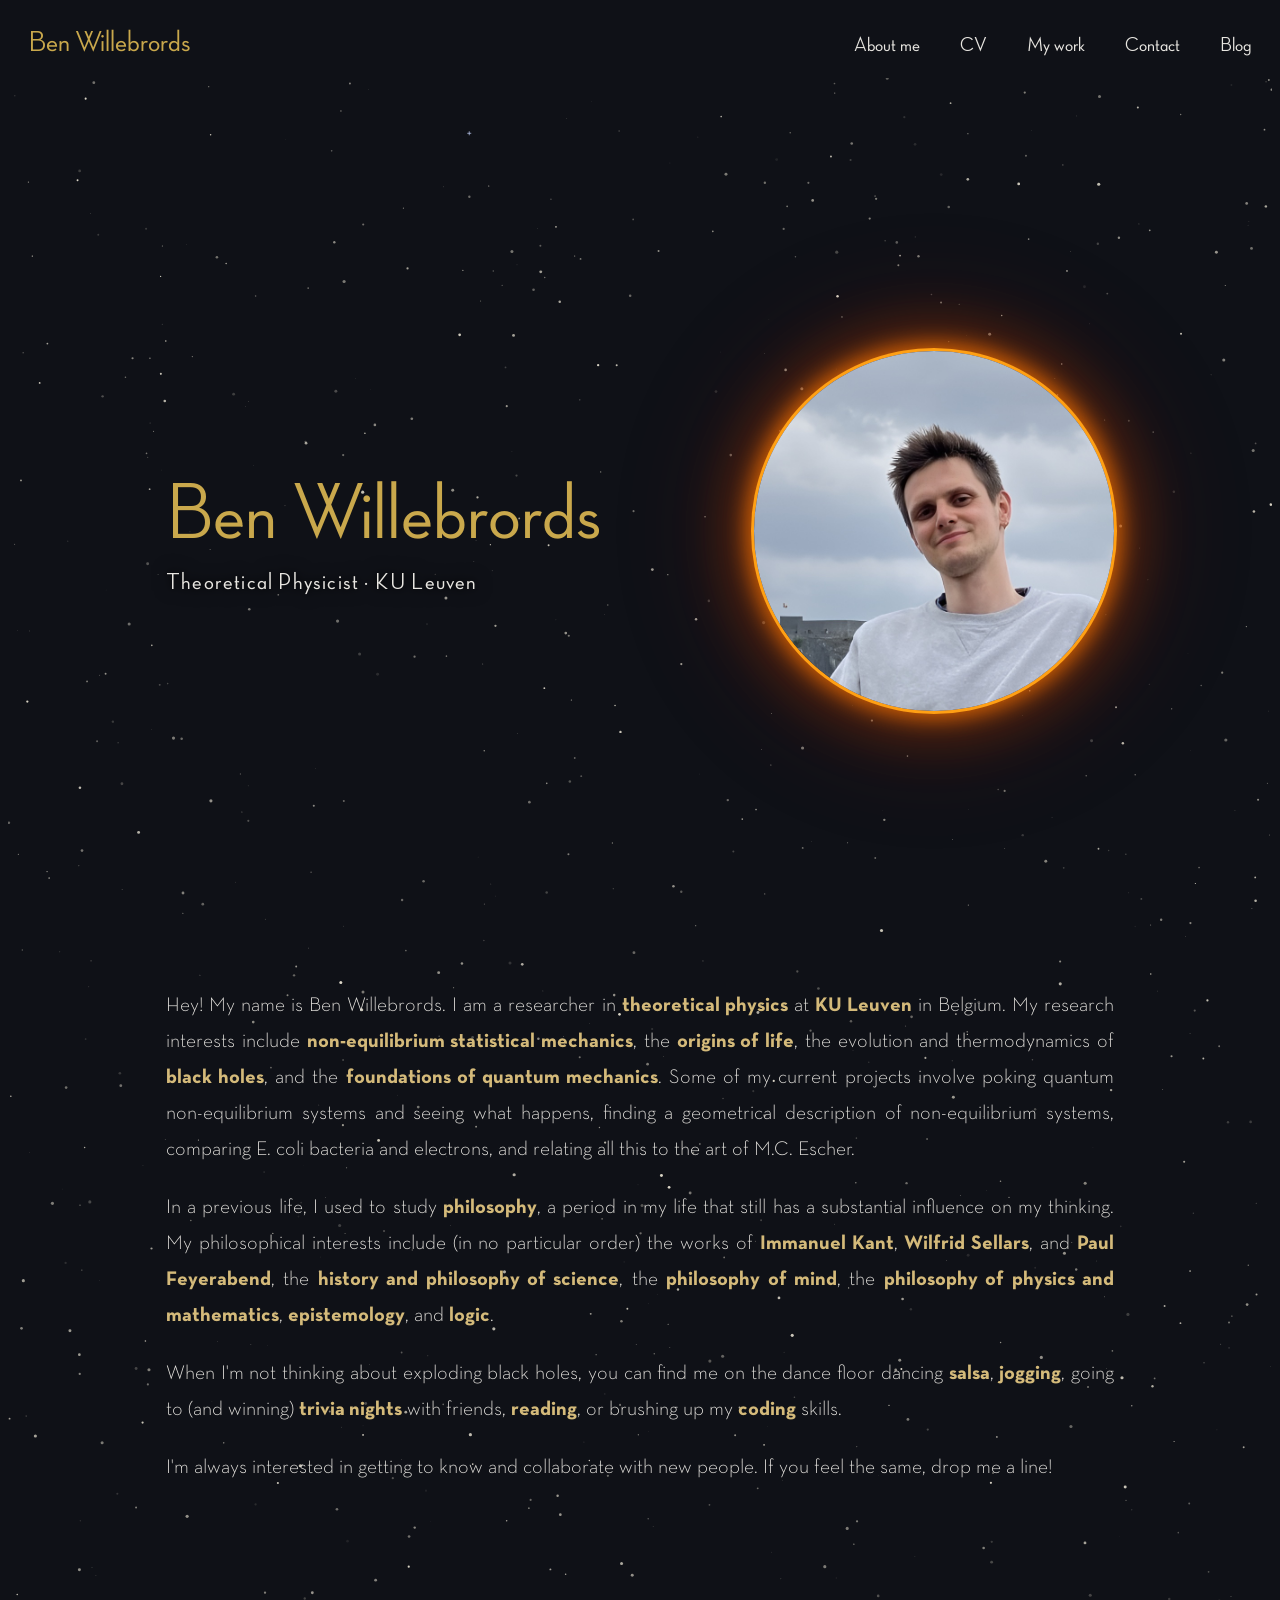
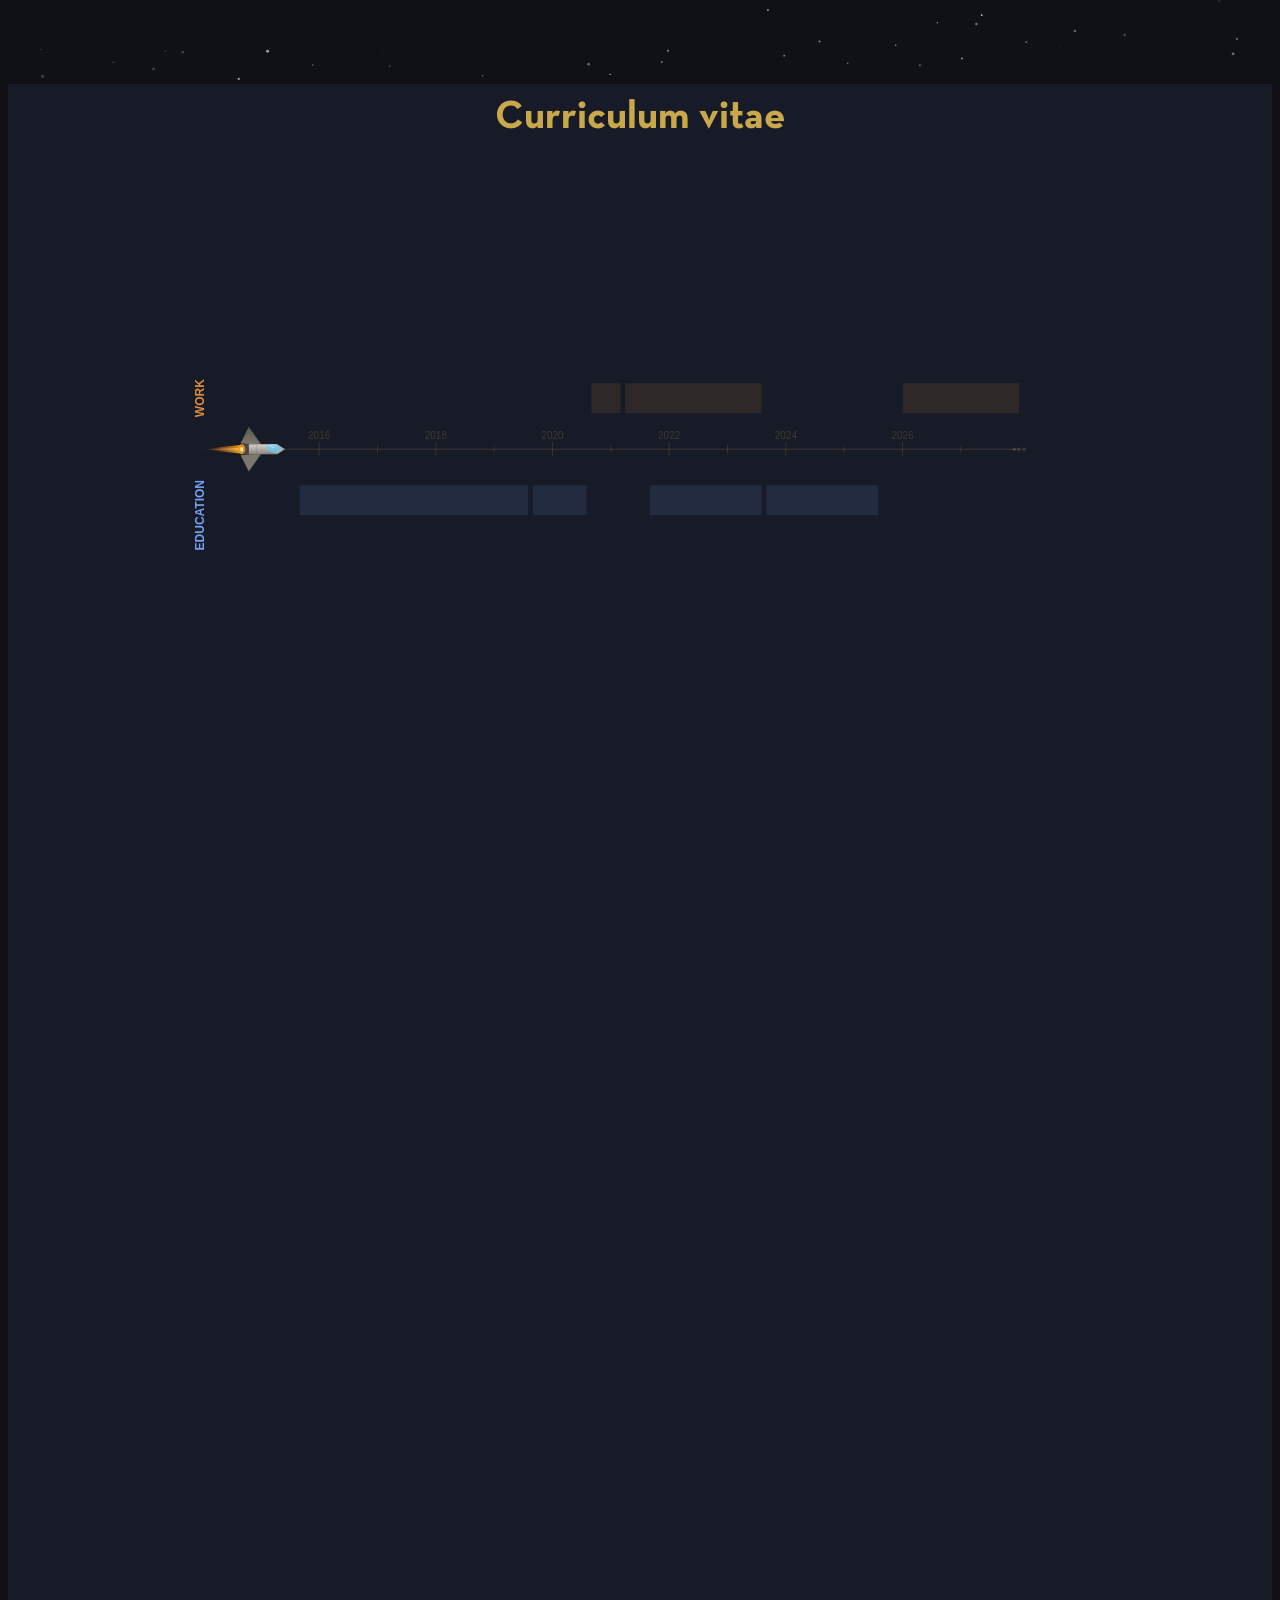
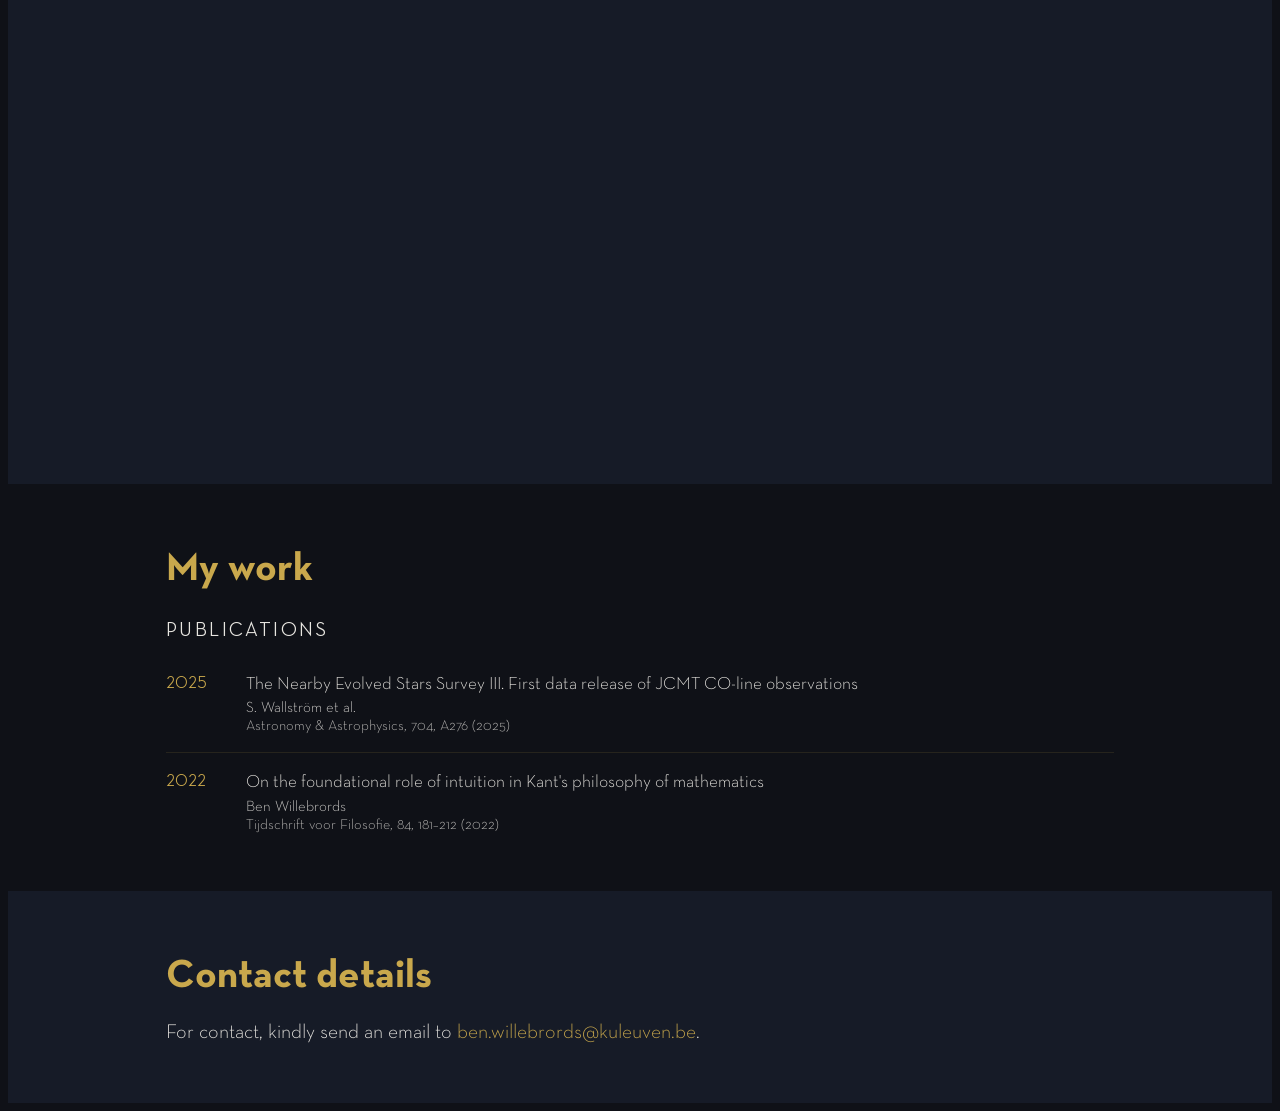
==== commit 4b0a19d7: "Some more updates to the timeline and CV. Should be more or less in a good final state now." ====
--- a/index.html
+++ b/index.html
@@ -41,7 +41,10 @@
                 <strong>KU Leuven</strong> in Belgium. My research interests include <strong>non-equilibrium
                 statistical mechanics</strong>, the <strong>origins of life</strong>,
                 the evolution and thermodynamics of <strong>black holes</strong>, and the
-                <strong>foundations of quantum mechanics</strong>.</p>
+                <strong>foundations of quantum mechanics</strong>. Some of my current projects involve
+                poking quantum non-equilibrium systems and seeing what happens, finding a geometrical
+                description of non-equilibrium systems, comparing E. coli bacteria and electrons, and
+                relating all this to the art of M.C. Escher.</p>
             <p>In a previous life, I used to study <strong>philosophy</strong>, a period in my life that still
                 has a substantial influence on my thinking. My philosophical interests include
                 (in no particular order) the works of <strong>Immanuel Kant</strong>,
@@ -49,7 +52,7 @@
                 the <strong>history and philosophy of science</strong>, the <strong>philosophy of mind</strong>,
                 the <strong>philosophy of physics and mathematics</strong>, <strong>epistemology</strong>, and <strong>logic</strong>.</p>
             <p>When I'm not thinking about exploding black holes, you can find me on the dance floor
-                dancing <strong>salsa</strong>, <strong>jogging</strong>, going to <strong>trivia nights</strong> with friends, <strong>reading</strong>,
+                dancing <strong>salsa</strong>, <strong>jogging</strong>, going to (and winning) <strong>trivia nights</strong> with friends, <strong>reading</strong>,
                 or brushing up my <strong>coding</strong> skills.</p>
             <p>I'm always interested in getting to know and collaborate with new people.
                 If you feel the same, drop me a line!</p>
@@ -59,7 +62,7 @@
     <div id="CV">
         <div id="cv-scroll-area">
             <div id="cv-sticky">
-                <h1 id="cv-title">Curriculum vitae</h1>
+                <h1 id="cv-title"><span class="cv-title-long">Curriculum vitae</span><span class="cv-title-short">CV</span></h1>
                 <canvas id="cv-canvas" aria-hidden="true"></canvas>
 
                 <div id="cv-card-0" class="cv-card">
@@ -95,19 +98,15 @@
                 <div id="cv-card-5" class="cv-card">
                     <h3>MSc of Physics</h3>
                     <span class="cv-period">Sep 2023 – Jun 2025 · KU Leuven &amp; LMU Munich</span>
-                    <p>Thesis on the Schwinger effect in Reissner-Nordström-de Sitter spacetime. Graduated magna cum laude.</p>
+                    <p>Thesis on the Schwinger effect in Reissner-Nordström-de Sitter spacetime.
+                        Exchange at the Arnold Sommerfeld Center for Theoretical Physics and the
+                        Munich Center for Mathematical Philosophy. Graduated magna cum laude.</p>
                 </div>
 
                 <div id="cv-card-6" class="cv-card cv-card-work">
                     <h3>PhD Researcher</h3>
                     <span class="cv-period">Jan 2026 – present · KU Leuven</span>
-                    <p>Researcher of non-equilibrium statistical mechanics. Projects include: poking quantum non-equilibrium systems and seeing what happens, finding a geometrical description of non-equilibrium systems, comparing E. coli bacteria and electrons, and relating all this to the art of M.C. Escher.</p>
-                </div>
-
-                <div id="cv-card-7" class="cv-card">
-                    <h3>Erasmus+ Exchange</h3>
-                    <span class="cv-period">Sep 2024 – Feb 2026 · LMU Munich</span>
-                    <p>Exchange at the Arnold Sommerfeld Center for Theoretical Physics and the Munich Center for Mathematical Philosophy.</p>
+                    <p>Researcher of non-equilibrium statistical mechanics.</p>
                 </div>
             </div>
         </div>
--- a/resources/css/style.css
+++ b/resources/css/style.css
@@ -199,7 +199,7 @@
 #about-me-bio {
     max-width: 75%;
     margin: 0 auto;
-    padding: 0 1rem 3rem;
+    padding: 0 1rem 22vh;
     text-align: justify;
     position: relative;
     z-index: 1;
@@ -226,8 +226,8 @@
 }
 
 #cv-title {
-    font-family: NeutraDisplay;
-    font-weight: bolder;
+    font-family: NeutraText;
+    font-size: 2rem;
     color: #c9a84c;
     text-align: center;
     margin: 0;
@@ -238,6 +238,19 @@
     right: 0;
     z-index: 2;
     pointer-events: none;
+
+    & .cv-title-short { display: none; }
+}
+
+@media (max-width: 933px) {
+    #cv-title {
+        text-align: left;
+        left: 0.75rem;
+        right: auto;
+
+        & .cv-title-long { display: none; }
+        & .cv-title-short { display: inline; }
+    }
 }
 
 #cv-scroll-area {
@@ -542,6 +555,21 @@
         width: 100%;
     }
 
+    #cv-title {
+        text-align: left;        /* Align text to the left */
+        left: 1rem;              /* Move away from the left edge */
+        right: auto;             /* Disable the right:0 used for centering */
+        top: 0.5rem;             /* Adjust the top spacing */
+        font-size: 0;            /* Hide the original "Curriculum vitae" text */
+    }
+
+    #cv-title::before {
+        content: "CV";           /* Insert the shorter title */
+        font-size: 1.2rem;       /* Restore the font size for the new text */
+        visibility: visible;     /* Ensure the pseudo-element is seen */
+        display: block;
+    }
+
     #hero-name {
         font-size: 2.2rem;
     }
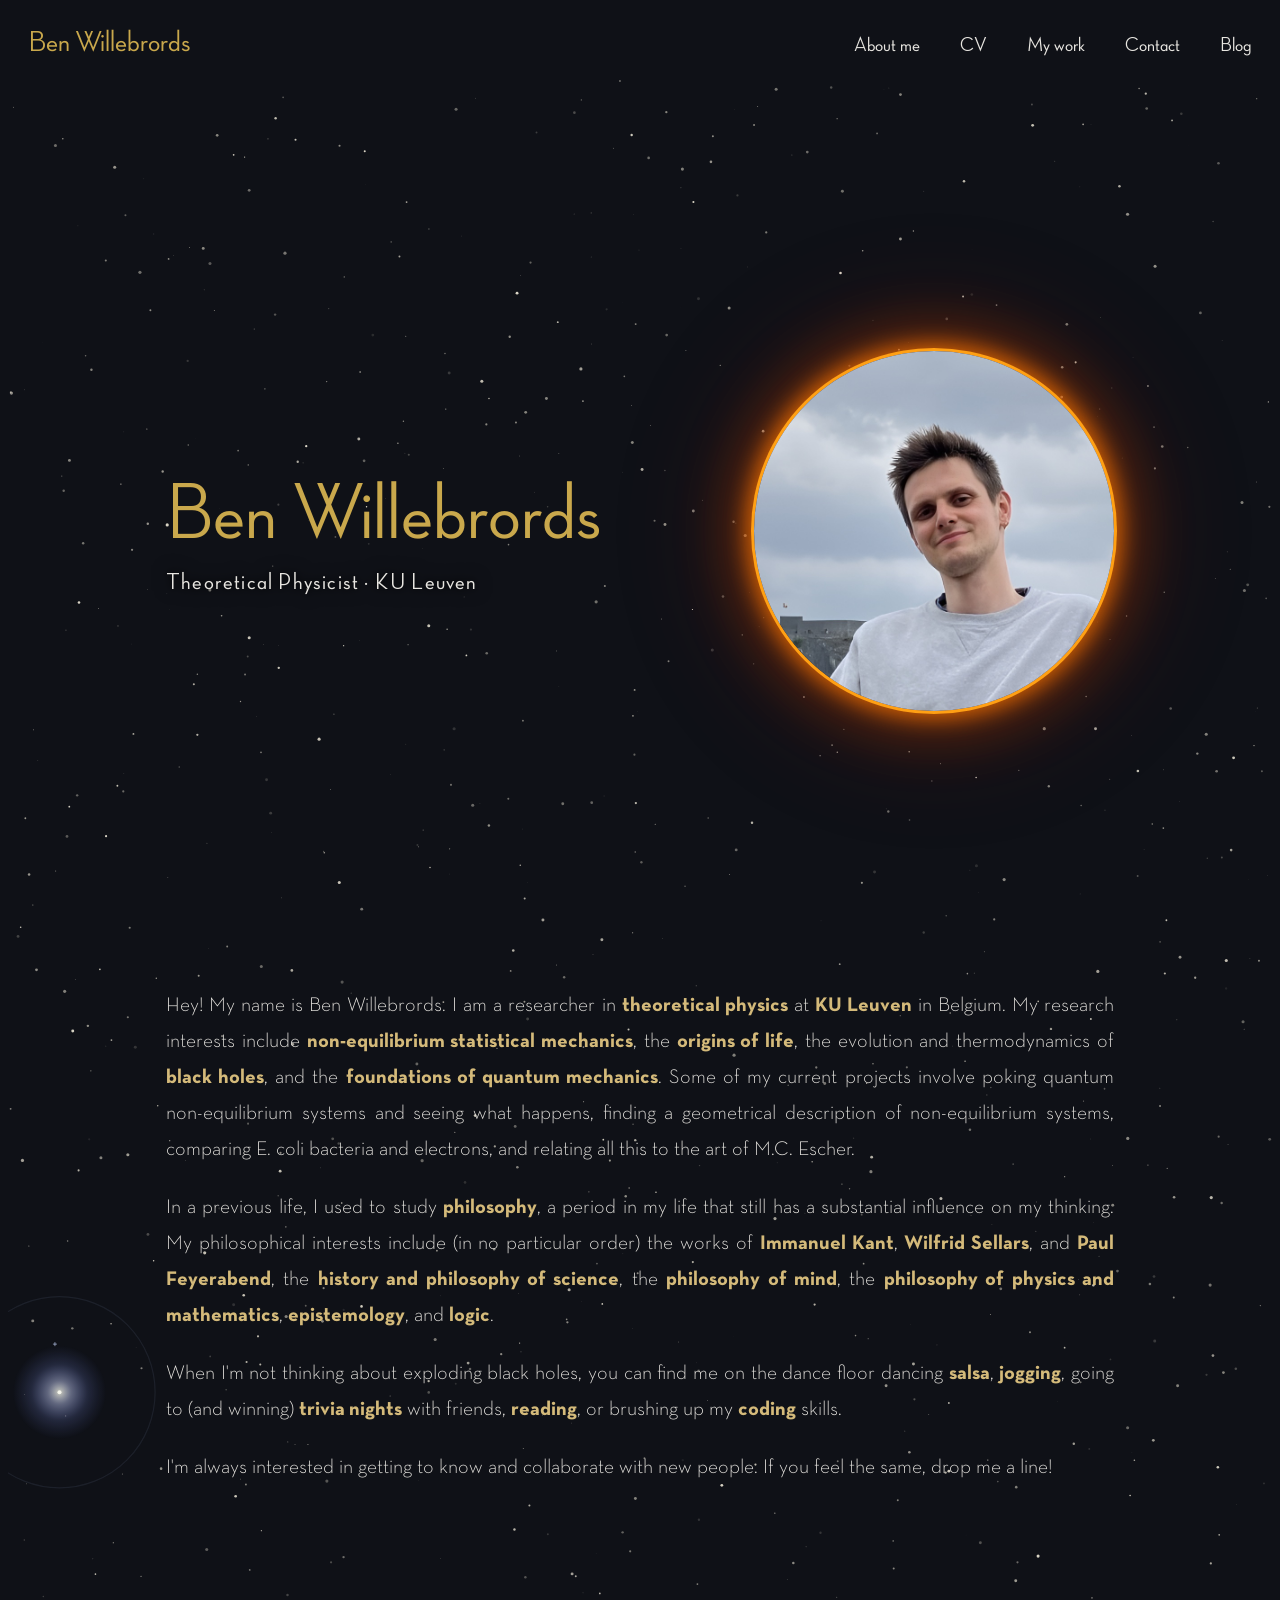
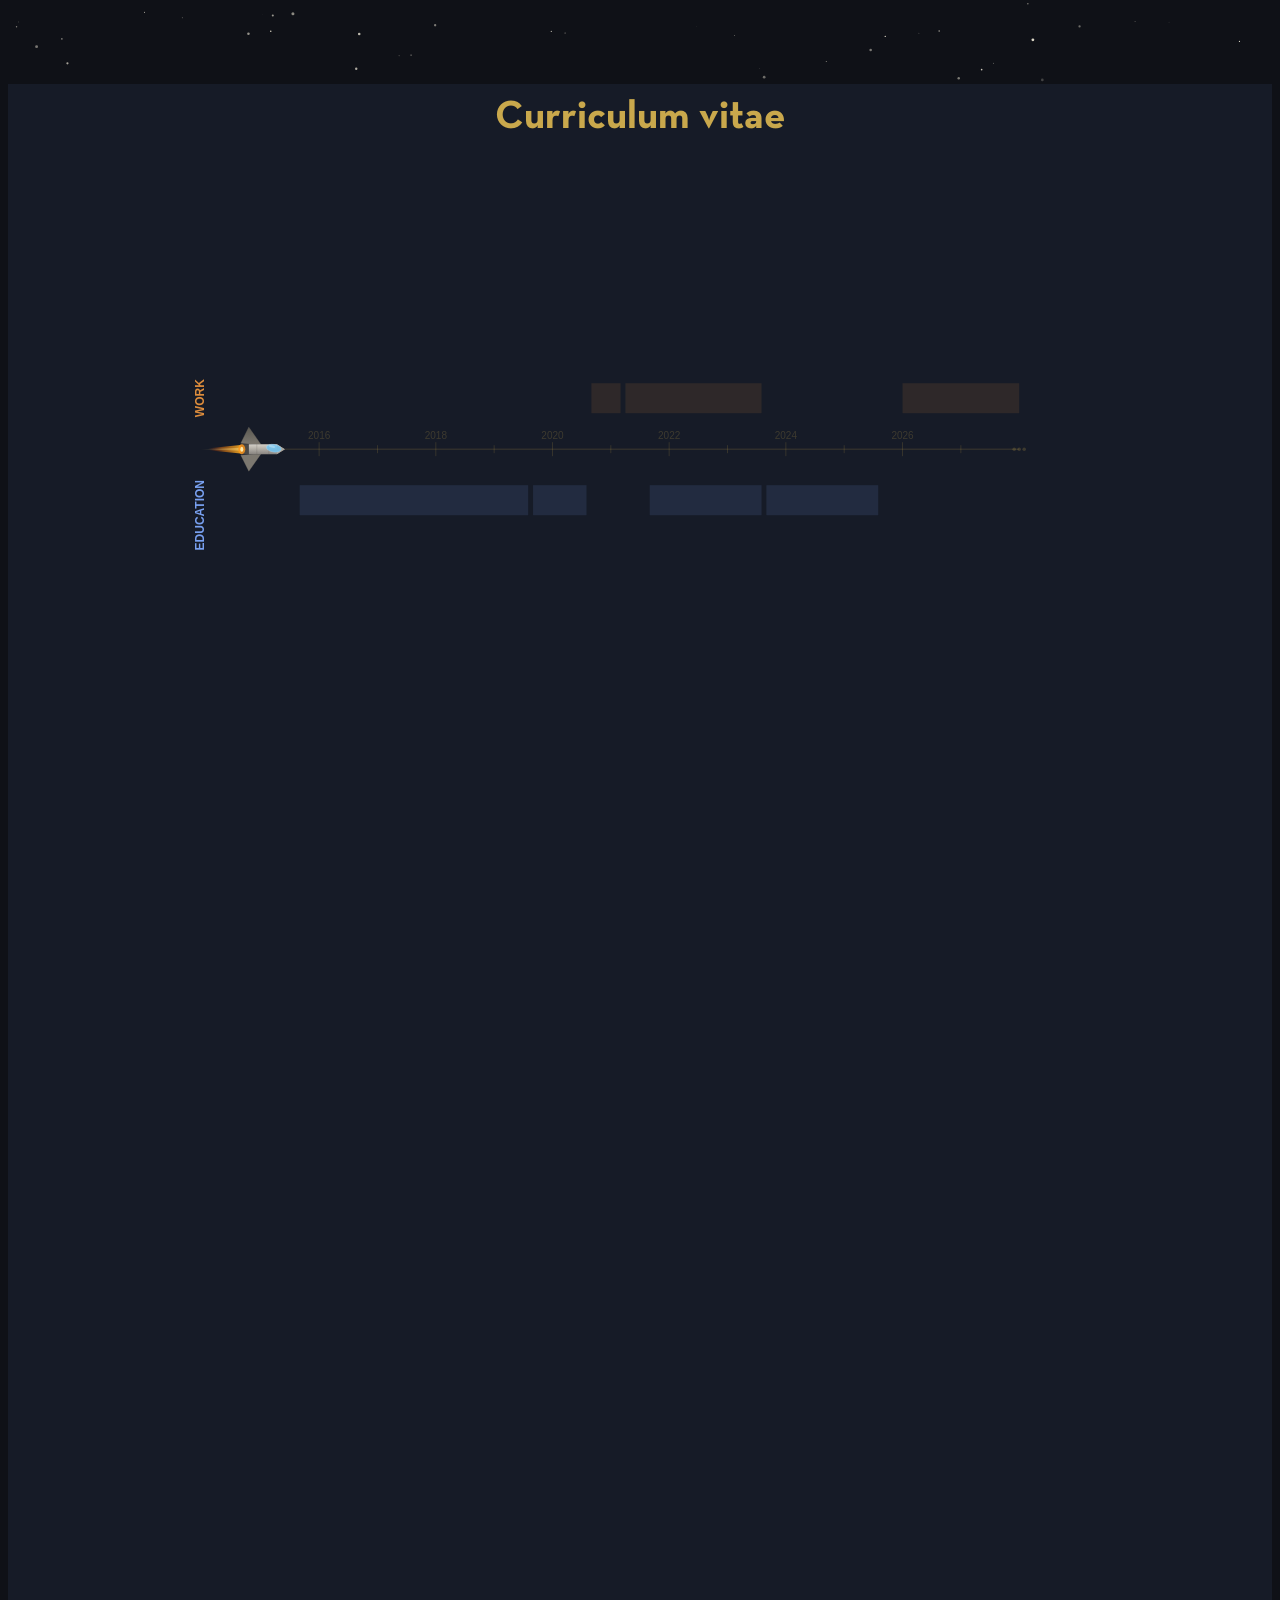
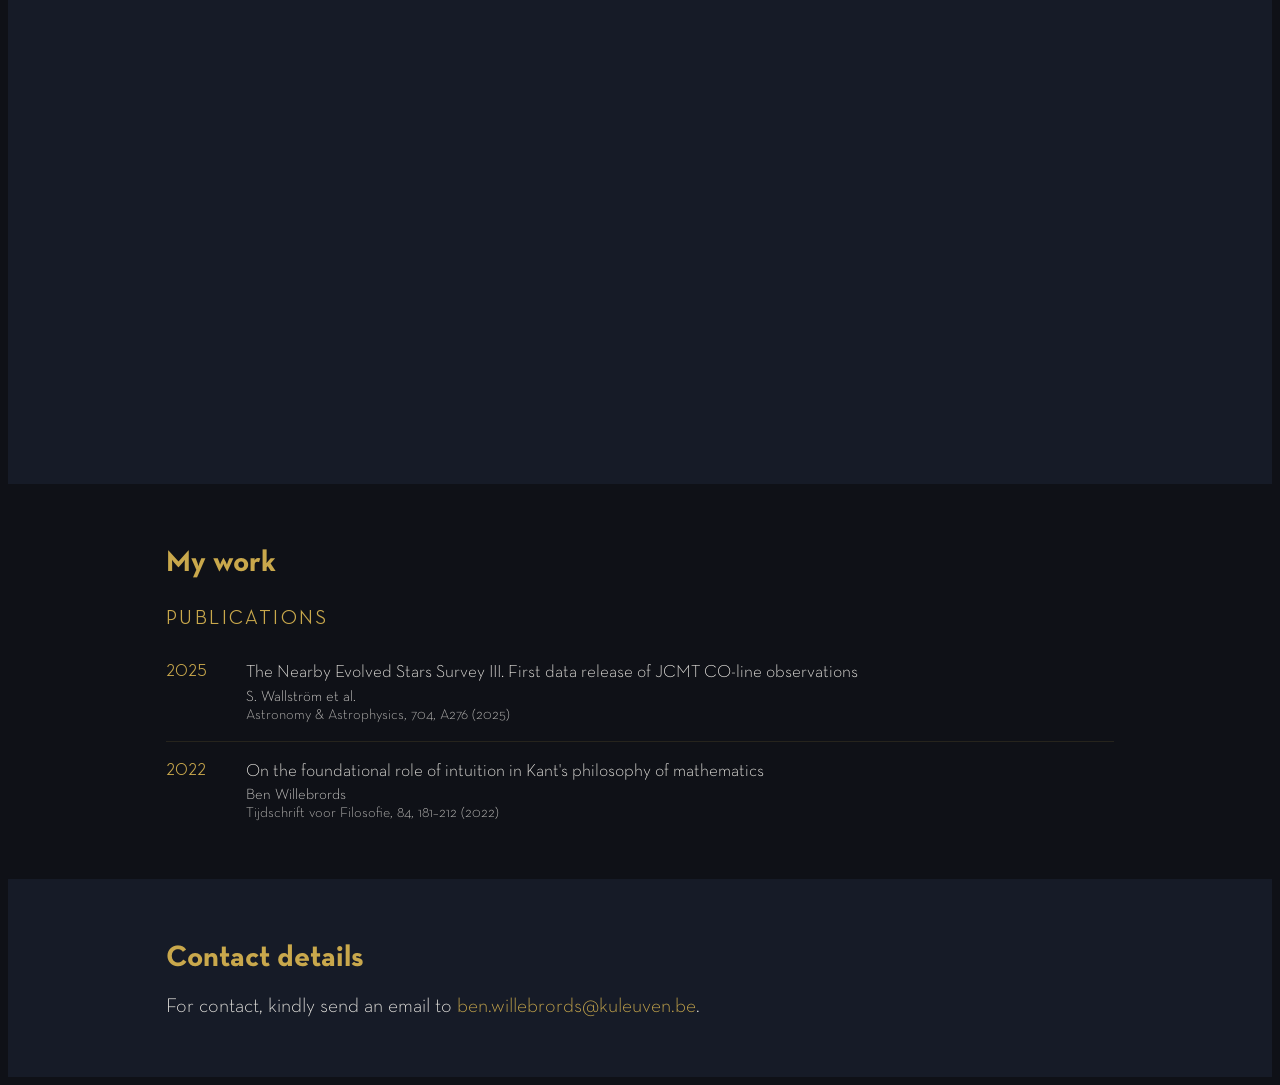
==== commit ff54f856: "Small cosmetic changes to the CV section and making sure the page is accessible for visually impaire" ====
--- a/index.html
+++ b/index.html
@@ -62,7 +62,7 @@
     <div id="CV">
         <div id="cv-scroll-area">
             <div id="cv-sticky">
-                <h1 id="cv-title"><span class="cv-title-long">Curriculum vitae</span><span class="cv-title-short">CV</span></h1>
+                <h2 id="cv-title"><span class="cv-title-long">Curriculum vitae</span><span class="cv-title-short">CV</span></h2>
                 <canvas id="cv-canvas" aria-hidden="true"></canvas>
 
                 <div id="cv-card-0" class="cv-card">
@@ -113,7 +113,7 @@
     </div>
 
     <div id="my-work">
-        <h1>My work</h1>
+        <h2>My work</h2>
         <h2 class="section-subheading">Publications</h2>
         <ul class="pub-list">
             <li class="pub-entry">
@@ -136,7 +136,7 @@
     </div>
 
     <div id="contact">
-        <h1>Contact details</h1>
+        <h2>Contact details</h2>
         <p>For contact, kindly send an email to <span id="contact-email-wrap"></span>.</p>
     </div>
     </main>
--- a/resources/css/style.css
+++ b/resources/css/style.css
@@ -279,6 +279,7 @@
 .cv-card {
     position: absolute;
     width: 200px;
+    box-sizing: border-box;
     background: rgba(10, 12, 20, 0.9);
     border: 1px solid rgba(201, 168, 76, 0.3);
     border-radius: 6px;
@@ -313,7 +314,7 @@
     & .cv-period {
         display: block;
         font-size: 0.67rem;
-        color: rgba(232, 230, 225, 0.55);
+        color: rgba(232, 230, 225, 0.75);
         margin-bottom: 0.45rem;
         font-style: italic;
     }
@@ -340,7 +341,7 @@
     scroll-margin-top: 3.5rem;
     padding: 2rem 12.5%;
 
-    & h1 {
+    & h2 {
         color: #c9a84c;
     }
 }
@@ -415,7 +416,7 @@
     padding: 2rem 12.5%;
     text-align: justify;
 
-    & h1 {
+    & h2 {
         color: #c9a84c;
     }
 }
@@ -553,21 +554,12 @@
 
     #cv-sticky {
         width: 100%;
-    }
-
-    #cv-title {
-        text-align: left;        /* Align text to the left */
-        left: 1rem;              /* Move away from the left edge */
-        right: auto;             /* Disable the right:0 used for centering */
-        top: 0.5rem;             /* Adjust the top spacing */
-        font-size: 0;            /* Hide the original "Curriculum vitae" text */
-    }
-
-    #cv-title::before {
-        content: "CV";           /* Insert the shorter title */
-        font-size: 1.2rem;       /* Restore the font size for the new text */
-        visibility: visible;     /* Ensure the pseudo-element is seen */
-        display: block;
+        top: 5.5rem;
+        height: calc(100vh - 5.5rem);
+    }
+
+    #CV {
+        scroll-margin-top: 5.5rem;
     }
 
     #hero-name {
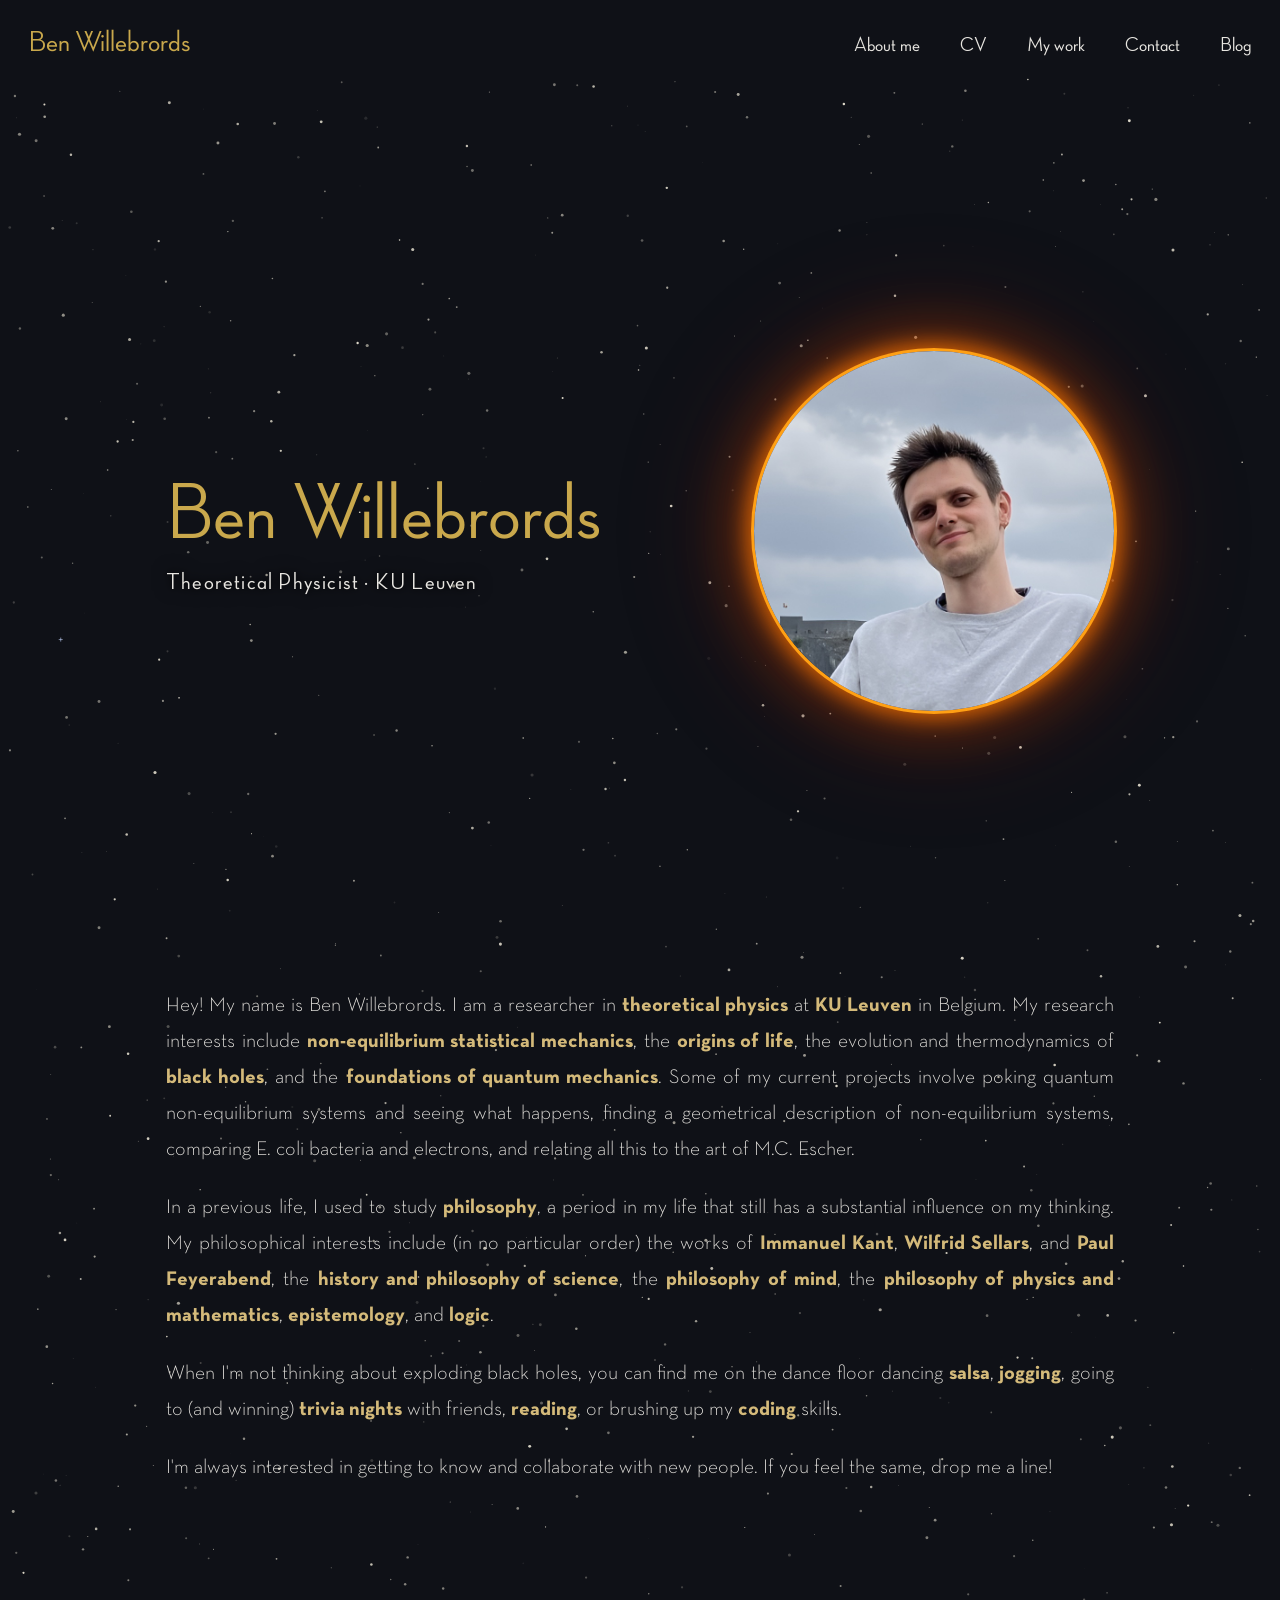
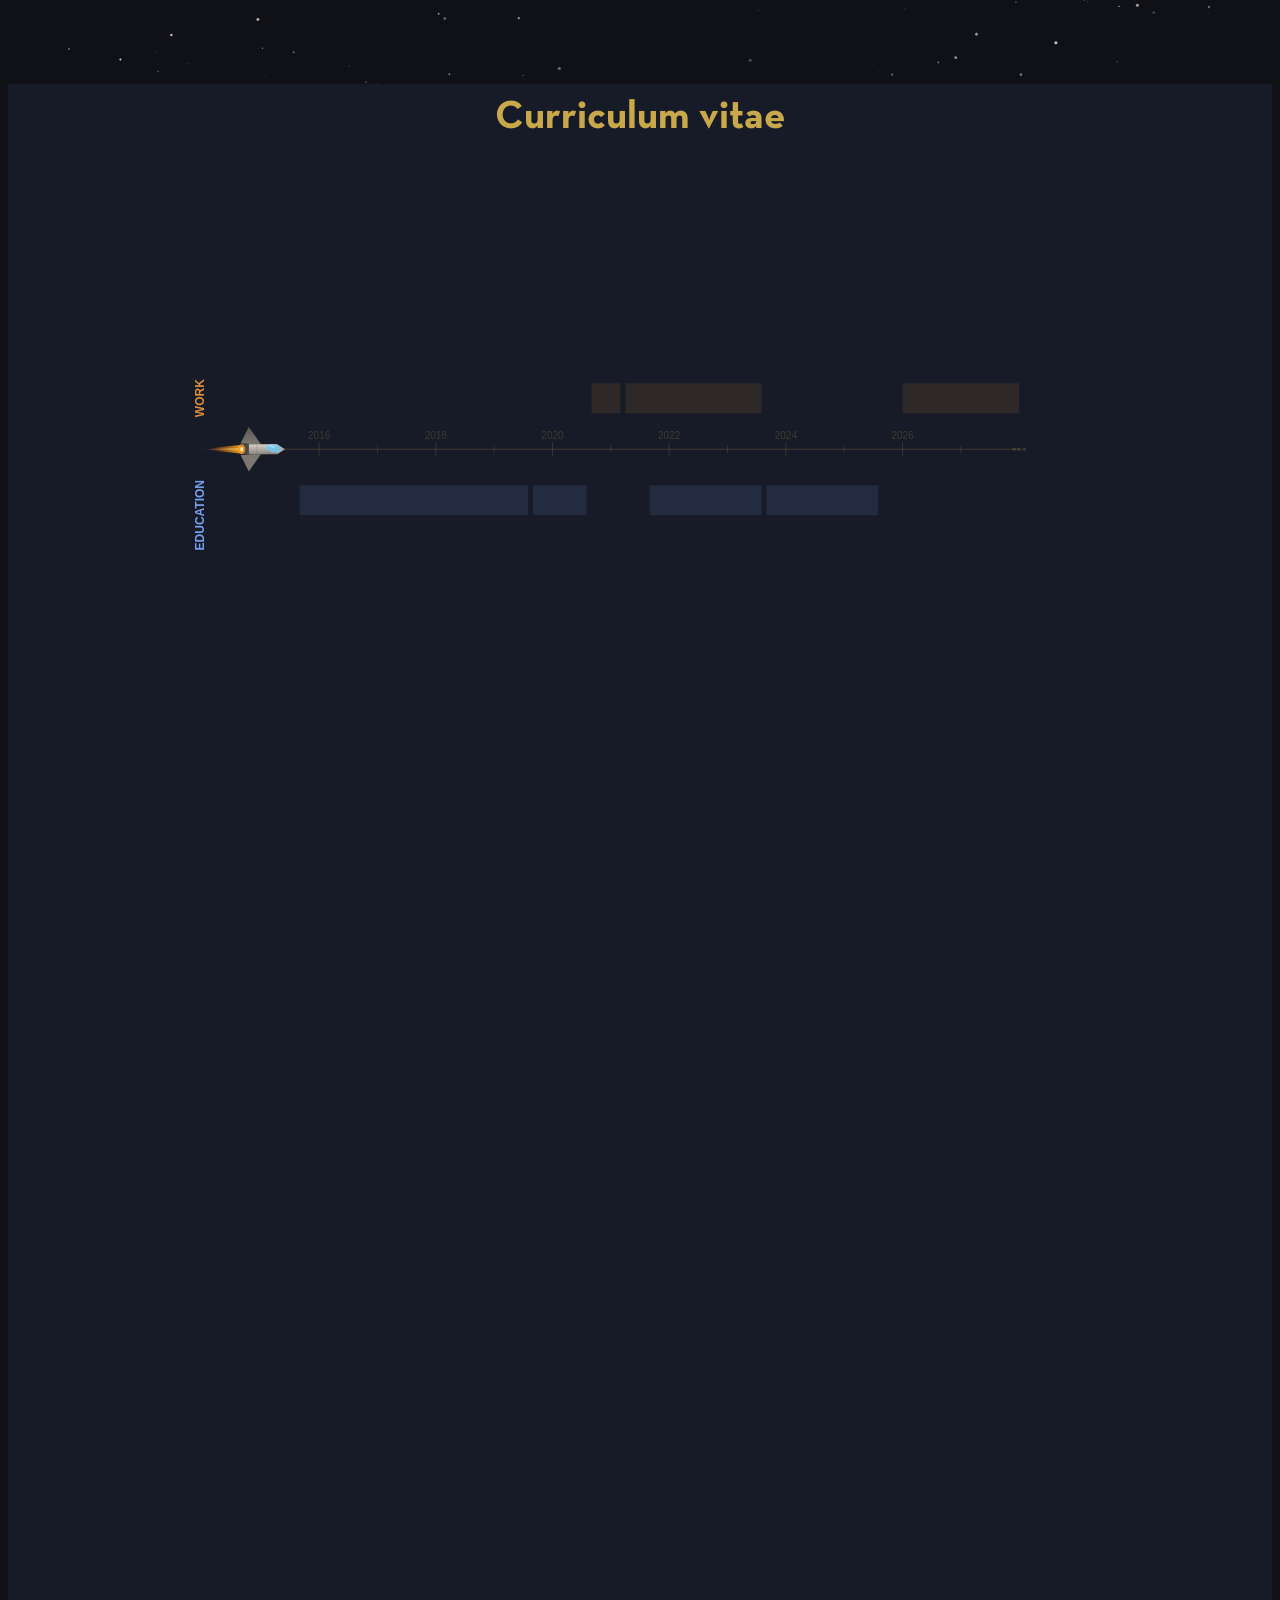
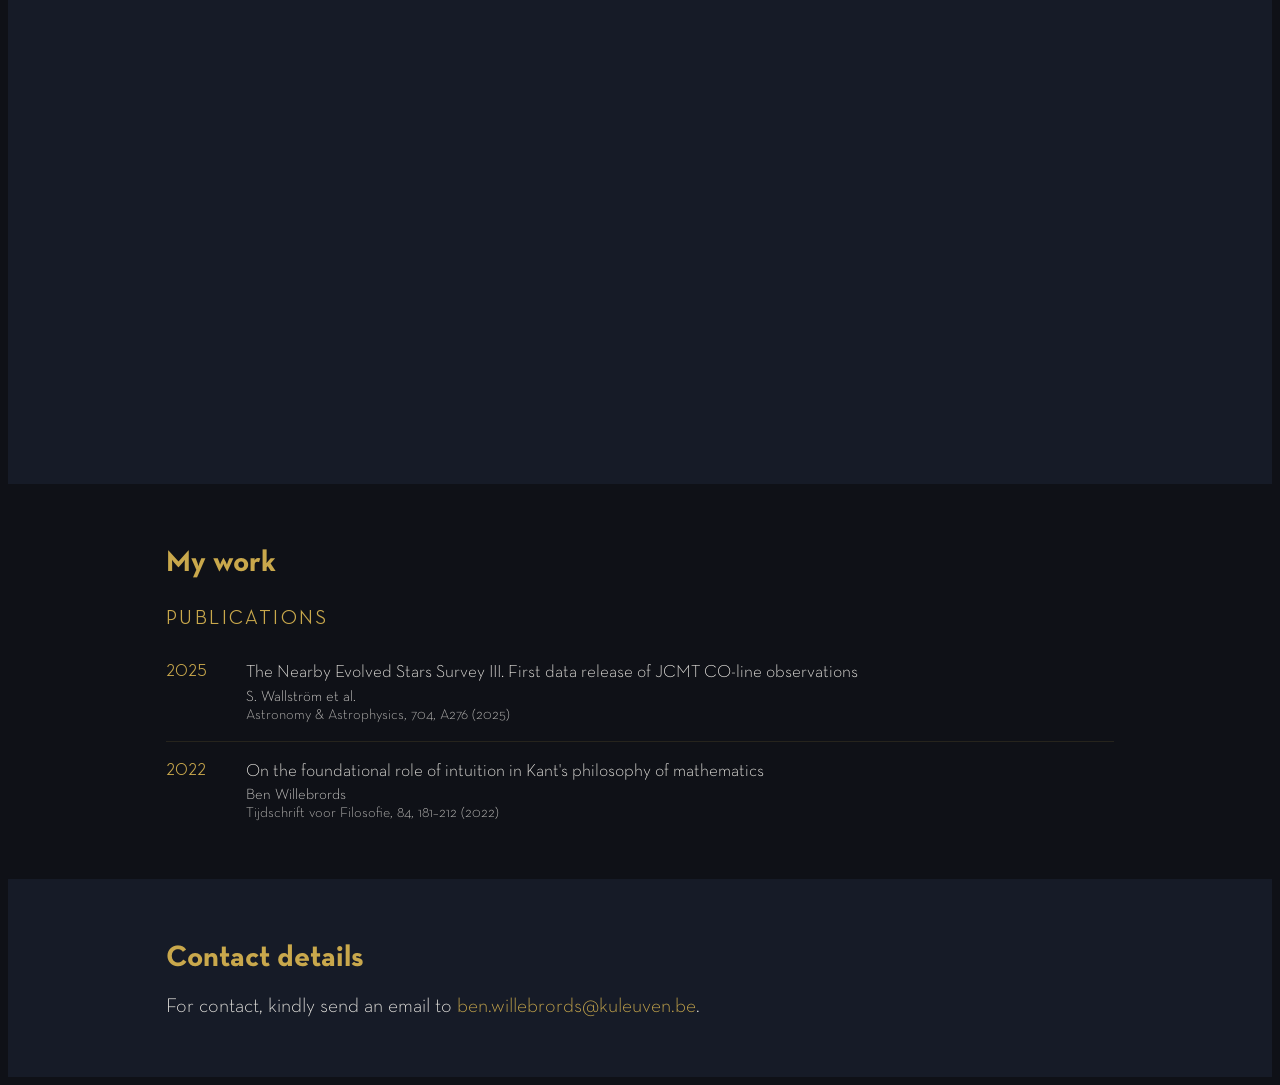
==== commit 3b1df544: "Removed cum laudes" ====
--- a/index.html
+++ b/index.html
@@ -68,13 +68,13 @@
                 <div id="cv-card-0" class="cv-card">
                     <h3>BA of Philosophy</h3>
                     <span class="cv-period">Sep 2015 – Jun 2019 · KU Leuven</span>
-                    <p>Thesis on the psychology and epistemology of the hard problem of consciousness. Graduated cum laude.</p>
+                    <p>Thesis on the psychology and epistemology of the hard problem of consciousness.</p>
                 </div>
 
                 <div id="cv-card-1" class="cv-card">
                     <h3>MA of Philosophy</h3>
                     <span class="cv-period">Sep 2019 – Jun 2020 · KU Leuven</span>
-                    <p>Awarded the Mercier prize for my thesis on Kant's philosophy of mathematics, later published in <em>Tijdschrift voor Filosofie</em>. Graduated summa cum laude with congratulations of the Board of Examiners.</p>
+                    <p>Awarded the Mercier prize for my thesis on Kant's philosophy of mathematics, later published in <em>Tijdschrift voor Filosofie</em>.</p>
                 </div>
 
                 <div id="cv-card-2" class="cv-card cv-card-work">
@@ -92,7 +92,7 @@
                 <div id="cv-card-4" class="cv-card">
                     <h3>BSc of Physics</h3>
                     <span class="cv-period">Sep 2021 – Jun 2023 · KU Leuven</span>
-                    <p>Thesis on CO radio line shapes from AGB stars (later published in <i>Astronomy &amp; Astrophysics</i>) and on measuring the intensity and angular dependence of atmospheric muons. Graduated cum laude.</p>
+                    <p>Thesis on CO radio line shapes from AGB stars (later published in <i>Astronomy &amp; Astrophysics</i>) and on measuring the intensity and angular dependence of atmospheric muons.</p>
                 </div>
 
                 <div id="cv-card-5" class="cv-card">
@@ -100,7 +100,7 @@
                     <span class="cv-period">Sep 2023 – Jun 2025 · KU Leuven &amp; LMU Munich</span>
                     <p>Thesis on the Schwinger effect in Reissner-Nordström-de Sitter spacetime.
                         Exchange at the Arnold Sommerfeld Center for Theoretical Physics and the
-                        Munich Center for Mathematical Philosophy. Graduated magna cum laude.</p>
+                        Munich Center for Mathematical Philosophy.</p>
                 </div>
 
                 <div id="cv-card-6" class="cv-card cv-card-work">
--- a/resources/css/style.css
+++ b/resources/css/style.css
@@ -314,7 +314,7 @@
     & .cv-period {
         display: block;
         font-size: 0.67rem;
-        color: rgba(232, 230, 225, 0.75);
+        color: rgba(232, 230, 225);
         margin-bottom: 0.45rem;
         font-style: italic;
     }
@@ -323,7 +323,7 @@
         font-size: 0.7rem;
         line-height: 1.45;
         margin: 0;
-        color: rgba(232, 230, 225, 0.88);
+        color: rgba(232, 230, 225);
     }
 }
 
